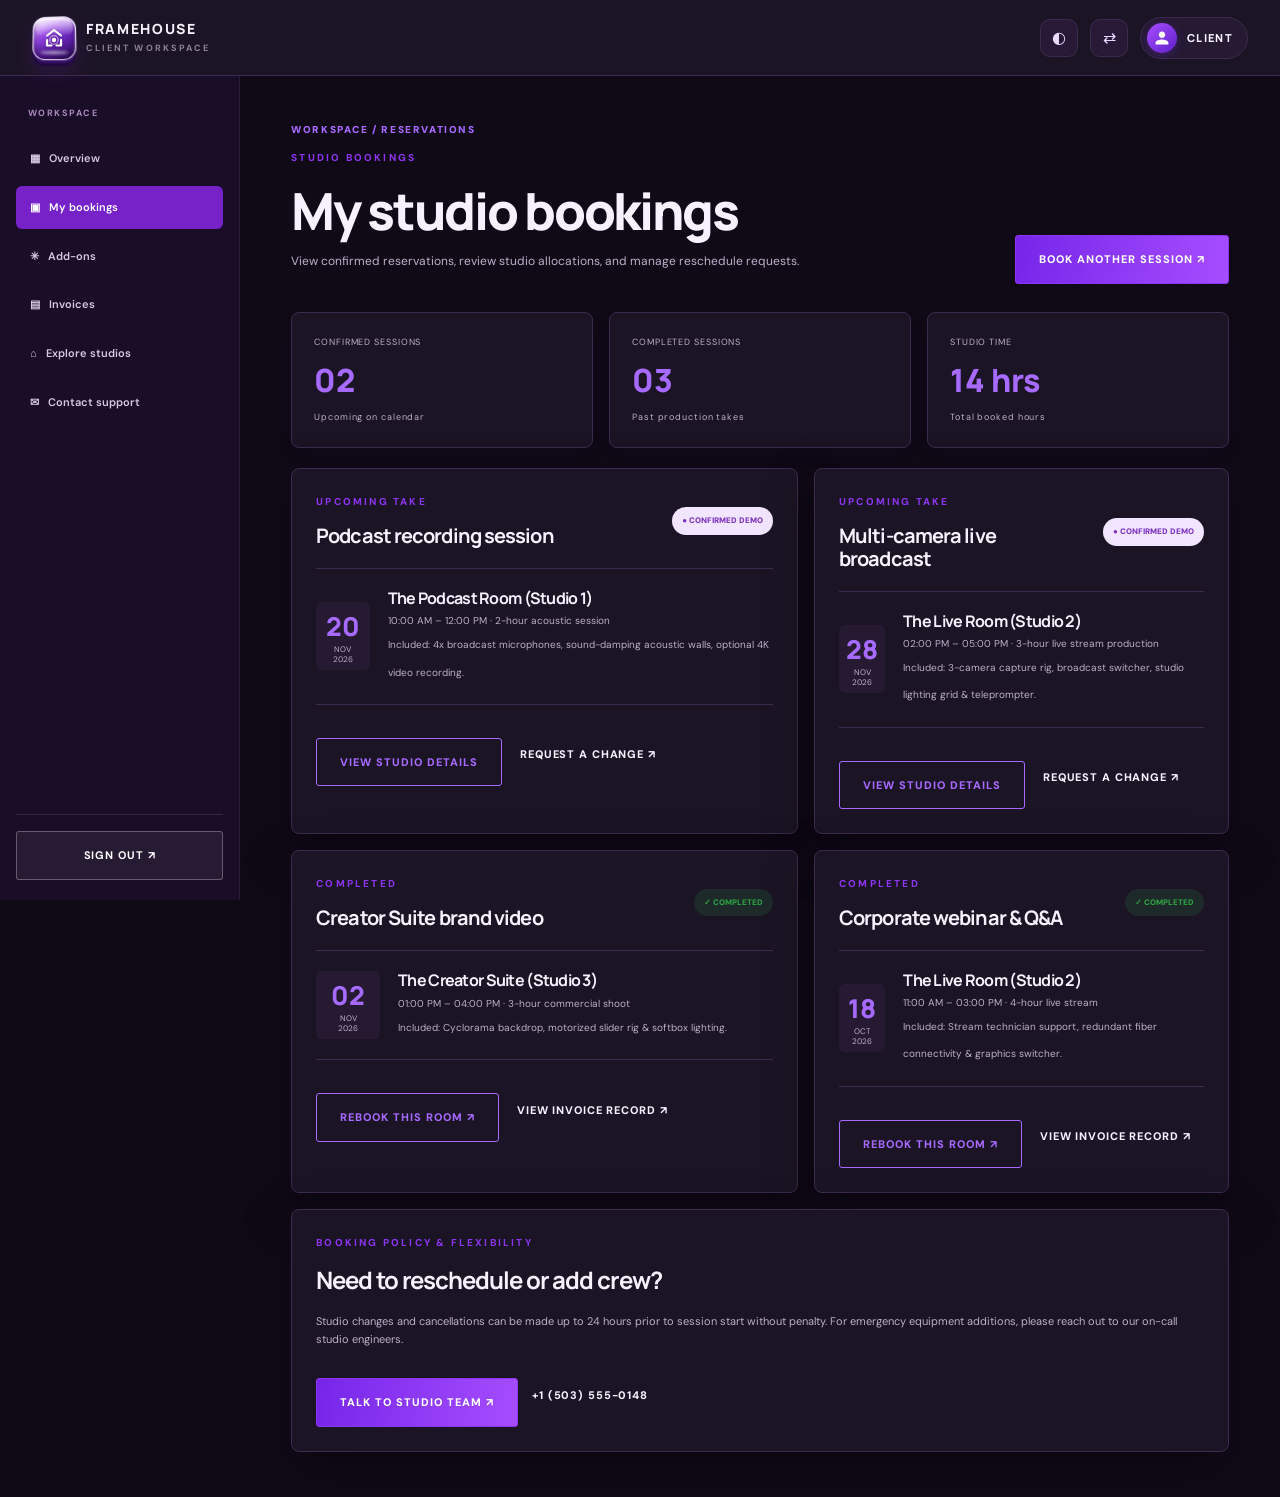
==== dashboard-bookings.html @ 5efed85f "Initial commit" ====
<!doctype html>
<html lang="en" dir="ltr" data-theme="dark">
<head><meta charset="utf-8"><meta name="viewport" content="width=device-width, initial-scale=1">
<title>My Bookings | FrameHouse Studios Client Workspace</title><link rel="icon" href="assets/favicon.svg" type="image/svg+xml">
<link rel="preconnect" href="https://fonts.googleapis.com"><link rel="preconnect" href="https://fonts.gstatic.com" crossorigin>
<link href="https://fonts.googleapis.com/css2?family=DM+Sans:wght@400;500;600;700&family=Manrope:wght@400;500;600;700;800&display=swap" rel="stylesheet">
<link rel="stylesheet" href="assets/style.css">
<script>try{const t=localStorage.getItem('fh-theme');if(t)document.documentElement.dataset.theme=t;const d=localStorage.getItem('fh-dir');if(d)document.documentElement.dir=d;}catch(e){}</script>
</head><body class="dashboard-page">
<header class="dashboard-topbar">
 <a class="brand" href="index.html" aria-label="FrameHouse Studios home"><span class="brand-mark" aria-hidden="true"><svg viewBox="0 0 24 24" fill="none" xmlns="http://www.w3.org/2000/svg"><path d="M5 9.5 L12 4 L19 9.5" stroke="#ffffff" stroke-width="2.2" stroke-linecap="round" stroke-linejoin="round"/><path d="M5 14 V19.5 H9.5" stroke="#ffffff" stroke-width="2.2" stroke-linecap="round" stroke-linejoin="round"/><path d="M19 14 V19.5 H14.5" stroke="#ffffff" stroke-width="2.2" stroke-linecap="round" stroke-linejoin="round"/><circle cx="12" cy="14" r="2.2" fill="#ffffff"/><circle cx="12" cy="14" r="4.2" stroke="#ffffff" stroke-width="1.1" stroke-opacity="0.65"/></svg></span><span>FRAMEHOUSE<small>CLIENT WORKSPACE</small></span></a>
 <div class="dashboard-top-actions">
  <button class="tool-btn theme-toggle" type="button" aria-label="Toggle theme" title="Toggle theme">◐</button>
  <button class="tool-btn dir-toggle" type="button" aria-label="Toggle text direction" title="Toggle text direction">⇄</button>
  <div class="dashboard-profile-pill" title="Client Account">
   <span class="dashboard-profile-avatar" aria-hidden="true"><svg viewBox="0 0 24 24"><path d="M12 12c2.7 0 4.8-2.1 4.8-4.8S14.7 2.4 12 2.4 7.2 4.5 7.2 7.2 9.3 12 12 12zm0 2.4c-3.2 0-9.6 1.6-9.6 4.8v2.4h19.2v-2.4c0-3.2-6.4-4.8-9.6-4.8z"/></svg></span>
   <span class="dashboard-user" id="dashboardClientName">CLIENT ACCOUNT</span>
  </div>
 </div>
 <button class="dashboard-menu-toggle" id="dashboardMenuToggle" type="button" aria-expanded="false" aria-controls="dashboardMobileMenu" aria-label="Open dashboard menu"><span></span><span></span><span></span></button>
 <nav class="dashboard-mobile-menu" id="dashboardMobileMenu" aria-label="Dashboard navigation">
  <div class="dashboard-mobile-menu-head"><span>WORKSPACE</span><span class="dashboard-user" id="dashboardMobileClientName">CLIENT ACCOUNT</span></div>
  <a href="dashboard.html">▦ &nbsp; Overview</a>
  <a class="side-active" href="dashboard-bookings.html">▣ &nbsp; My bookings</a>
  <a href="dashboard-addons.html">✳ &nbsp; Add-ons</a>
  <a href="dashboard-invoices.html">▤ &nbsp; Invoices</a>
  <a href="studios.html">⌂ &nbsp; Explore studios</a>
  <a href="contact.html">✉ &nbsp; Contact support</a>
  <div class="dashboard-mobile-tools" aria-label="Display controls">
   <button class="tool-btn theme-toggle icon-only-tool" type="button" aria-label="Toggle theme" title="Toggle theme"><span aria-hidden="true">◐</span></button>
   <button class="tool-btn dir-toggle icon-only-tool" type="button" aria-label="Toggle text direction" title="Toggle text direction"><span aria-hidden="true">⇄</span></button>
  </div>
  <button class="btn btn-outline dashboard-mobile-logout" id="mobileLogoutBtn" type="button">Sign out ↗</button>
 </nav>
</header>
<main class="dashboard-main">
 <aside class="dashboard-sidebar">
  <div class="dashboard-sidebar-nav">
   <div class="sidebar-label">WORKSPACE</div>
   <a href="dashboard.html">▦ &nbsp; Overview</a>
   <a class="side-active" href="dashboard-bookings.html">▣ &nbsp; My bookings</a>
   <a href="dashboard-addons.html">✳ &nbsp; Add-ons</a>
   <a href="dashboard-invoices.html">▤ &nbsp; Invoices</a>
   <a href="studios.html">⌂ &nbsp; Explore studios</a>
   <a href="contact.html">✉ &nbsp; Contact support</a>
  </div>
  <div class="dashboard-sidebar-bottom">
   <button class="btn btn-outline dashboard-sidebar-logout" id="logoutBtn" type="button">Sign out ↗</button>
  </div>
 </aside>
 <section class="dashboard-content">
  <div class="dashboard-welcome">
   <div>
    <span class="dashboard-greeting">WORKSPACE / RESERVATIONS</span>
    <span class="eyebrow">STUDIO BOOKINGS</span>
    <h1>My studio bookings</h1>
    <p>View confirmed reservations, review studio allocations, and manage reschedule requests.</p>
   </div>
   <a class="btn" href="contact.html">Book another session ↗</a>
  </div>
  
  <div class="dashboard-stats">
   <article><span>CONFIRMED SESSIONS</span><strong>02</strong><small>Upcoming on calendar</small></article>
   <article><span>COMPLETED SESSIONS</span><strong>03</strong><small>Past production takes</small></article>
   <article><span>STUDIO TIME</span><strong>14 hrs</strong><small>Total booked hours</small></article>
  </div>

  <div class="dashboard-content-grid">
   <article class="dashboard-card booking-card">
    <div class="dash-card-heading">
     <div><span class="eyebrow">UPCOMING TAKE</span><h2>Podcast recording session</h2></div>
     <span class="status-pill">● CONFIRMED DEMO</span>
    </div>
    <div class="booking-detail">
     <div class="booking-date"><b>20</b><span>NOV<br>2026</span></div>
     <div>
      <h3>The Podcast Room (Studio 1)</h3>
      <p>10:00 AM – 12:00 PM · 2-hour acoustic session</p>
      <small>Included: 4x broadcast microphones, sound-damping acoustic walls, optional 4K video recording.</small>
     </div>
    </div>
    <div class="booking-actions">
     <a class="btn btn-outline" href="studios.html">View studio details</a>
     <a class="text-link" href="contact.html">Request a change ↗</a>
    </div>
   </article>

   <article class="dashboard-card booking-card">
    <div class="dash-card-heading">
     <div><span class="eyebrow">UPCOMING TAKE</span><h2>Multi-camera live broadcast</h2></div>
     <span class="status-pill">● CONFIRMED DEMO</span>
    </div>
    <div class="booking-detail">
     <div class="booking-date"><b>28</b><span>NOV<br>2026</span></div>
     <div>
      <h3>The Live Room (Studio 2)</h3>
      <p>02:00 PM – 05:00 PM · 3-hour live stream production</p>
      <small>Included: 3-camera capture rig, broadcast switcher, studio lighting grid & teleprompter.</small>
     </div>
    </div>
    <div class="booking-actions">
     <a class="btn btn-outline" href="studios.html">View studio details</a>
     <a class="text-link" href="contact.html">Request a change ↗</a>
    </div>
   </article>

   <article class="dashboard-card booking-card">
    <div class="dash-card-heading">
     <div><span class="eyebrow">COMPLETED</span><h2>Creator Suite brand video</h2></div>
     <span class="status-pill" style="color:#2ea043;background:rgba(46,160,67,.15)">✓ COMPLETED</span>
    </div>
    <div class="booking-detail">
     <div class="booking-date"><b>02</b><span>NOV<br>2026</span></div>
     <div>
      <h3>The Creator Suite (Studio 3)</h3>
      <p>01:00 PM – 04:00 PM · 3-hour commercial shoot</p>
      <small>Included: Cyclorama backdrop, motorized slider rig & softbox lighting.</small>
     </div>
    </div>
    <div class="booking-actions">
     <a class="btn btn-outline" href="contact.html">Rebook this room ↗</a>
     <a class="text-link" href="dashboard-invoices.html">View invoice record ↗</a>
    </div>
   </article>

   <article class="dashboard-card booking-card">
    <div class="dash-card-heading">
     <div><span class="eyebrow">COMPLETED</span><h2>Corporate webinar & Q&amp;A</h2></div>
     <span class="status-pill" style="color:#2ea043;background:rgba(46,160,67,.15)">✓ COMPLETED</span>
    </div>
    <div class="booking-detail">
     <div class="booking-date"><b>18</b><span>OCT<br>2026</span></div>
     <div>
      <h3>The Live Room (Studio 2)</h3>
      <p>11:00 AM – 03:00 PM · 4-hour live stream</p>
      <small>Included: Stream technician support, redundant fiber connectivity & graphics switcher.</small>
     </div>
    </div>
    <div class="booking-actions">
     <a class="btn btn-outline" href="contact.html">Rebook this room ↗</a>
     <a class="text-link" href="dashboard-invoices.html">View invoice record ↗</a>
    </div>
   </article>

   <article class="dashboard-card dash-help" style="grid-column:1/-1">
    <span class="eyebrow">BOOKING POLICY &amp; FLEXIBILITY</span>
    <h2>Need to reschedule or add crew?</h2>
    <p>Studio changes and cancellations can be made up to 24 hours prior to session start without penalty. For emergency equipment additions, please reach out to our on-call studio engineers.</p>
    <div style="display:flex;gap:14px;align-items:center;margin-top:14px;flex-wrap:wrap">
     <a class="btn" href="contact.html">Talk to studio team ↗</a>
     <a class="text-link" href="tel:+15035550148">+1 (503) 555-0148</a>
    </div>
   </article>
  </div>
 </section>
</main>
<script src="assets/app.js"></script><button class="back-to-top-btn" id="backToTopBtn" type="button" aria-label="Back to top" title="Back to top"><svg viewBox="0 0 24 24" fill="none" stroke="currentColor" stroke-width="2.5" stroke-linecap="round" stroke-linejoin="round" aria-hidden="true"><path d="M12 19V5M5 12l7-7 7 7"/></svg></button>
</body></html>
---- assets/style.css ----
:root{
 --bg:#ffffff;--surface:#fff;--surface-2:#f7f4fb;--text:#25202d;--muted:#777080;
 --line:#e8e1ef;--accent:#7b2cff;--accent-2:#a64dff;--accent-ink:#fff;
 --dark:#160d25;--plum:#281044;--shadow:0 18px 50px rgba(50,18,88,.13);
 --radius:4px;--container:1200px
}
html[data-theme="dark"]{
 --bg:#100b18;--surface:#1b1425;--surface-2:#241a31;--text:#f7f1ff;--muted:#c0b5cb;
 --line:#3b2c4b;--accent:#a76aff;--accent-2:#c18dff;--accent-ink:#170d22;
 --dark:#0c0712;--plum:#241036;--shadow:0 18px 50px rgba(0,0,0,.34)
}
*{box-sizing:border-box}
html{scroll-behavior:smooth}
body{margin:0;background:var(--bg);color:var(--text);font-family:"DM Sans",Arial,sans-serif;line-height:1.7;transition:background .25s,color .25s}
main,footer{overflow-x:clip;max-width:100%}
img{display:block;max-width:100%}a{color:inherit;text-decoration:none}button,input,textarea,select{font:inherit}button{cursor:pointer}
.announcement{padding:8px 5vw;text-align:center;background:#1b0d2b;color:#eee4ff;font-size:11px;letter-spacing:.08em;text-transform:uppercase}
.announcement a{color:#d2a8ff;text-decoration:underline;text-underline-offset:3px}
.navbar{height:82px;padding:0 max(5vw,24px);display:flex;align-items:center;justify-content:space-between;background:#fff;position:-webkit-sticky!important;position:sticky!important;top:0!important;z-index:1000!important;border-bottom:1px solid #eee7f5;box-shadow:0 5px 22px rgba(32,10,54,.06)}
html[data-theme="dark"] .navbar{background:#171020!important;border-color:var(--line)!important}
.brand{display:flex;align-items:center;gap:10px;font:800 14px Manrope,sans-serif;letter-spacing:.12em;line-height:1.15;color:#241032}
html[data-theme="dark"] .brand{color:var(--text)}
.brand small{display:block;font:700 9px "DM Sans";letter-spacing:.23em;color:#8e819a;margin-top:5px}
.brand-mark{width:38px;height:38px;border-radius:12px;display:grid;place-items:center;background:linear-gradient(135deg,#a64dff,#6020c9);color:white;box-shadow:0 6px 16px rgba(123,44,255,.25);flex-shrink:0}
.brand-mark svg{width:22px;height:22px;display:block}
.nav-panel,.nav-links,.nav-tools{display:flex;align-items:center}
.nav-panel{gap:25px}.nav-links{gap:22px}.nav-link{font-size:11px;font-weight:800;letter-spacing:.08em;text-transform:uppercase;color:#71667c;transition:.2s}
html[data-theme="dark"] .nav-link{color:#c2b6cf}
.nav-link:hover,.nav-link.active{color:#7b2cff}
.nav-link.active{position:relative}
.nav-link.active:after{content:"";height:2px;background:#7b2cff;position:absolute;left:0;right:0;bottom:-10px}
html[data-theme="dark"] .nav-link:hover,html[data-theme="dark"] .nav-link.active{color:#c084fc!important}
html[data-theme="dark"] .nav-link.active:after{background:#c084fc!important}
.nav-tools{gap:10px}.portal-link{font-size:10px;font-weight:800;text-transform:uppercase;color:#71667c}
.tool-btn{width:34px;height:34px;border:1px solid #e4d9ee;border-radius:50%;background:#fff;color:#6122a7;font-size:16px}
html[data-theme="dark"] .tool-btn{background:#281a37;border-color:var(--line);color:#ead9ff}
.btn{display:inline-flex;align-items:center;justify-content:center;gap:12px;padding:14px 23px;background:linear-gradient(100deg,#7625e9,#a64dff);color:#fff;border:1px solid #8b36f4;border-radius:3px;font-size:11px;font-weight:800;letter-spacing:.09em;text-transform:uppercase;transition:transform .2s,box-shadow .2s}
.btn:hover{transform:translateY(-3px);box-shadow:0 12px 28px rgba(123,44,255,.3)}
.btn-outline{background:transparent;border-color:var(--accent);color:var(--accent)}.btn-light{background:#fff;color:#6923c7;border-color:#fff}
.menu-toggle{display:none;background:none;border:0;padding:10px}.menu-toggle i{display:block;width:24px;height:2px;background:var(--text);margin:5px}
.eyebrow{display:block;color:#8b35ee;font-size:10px;font-weight:800;letter-spacing:.22em;text-transform:uppercase;margin-bottom:15px}
h1,h2,h3,h4{font-family:Manrope,sans-serif;line-height:1.14;letter-spacing:-.045em;margin:0 0 18px}
h1{font-size:clamp(44px,6.5vw,88px);font-weight:800}
.home-hero{min-height:690px;position:relative;display:flex;align-items:center;justify-content:center;overflow:hidden;background:#200b38;color:#fff;padding:90px max(8vw,30px);text-align:center}
.hero-one .hero-photo,.hero-shade{position:absolute;inset:0}.hero-photo{background-position:center;background-size:cover;transform:scale(1.03);filter:saturate(1.15)}
.hero-shade{background:linear-gradient(115deg,rgba(37,0,78,.91),rgba(94,18,169,.72) 52%,rgba(22,4,44,.7))}
.hero-content{position:relative;z-index:2;max-width:850px;margin:auto}
.home-hero .eyebrow,.inner-hero .eyebrow{color:#d6b4ff}
.home-hero h1{font-size:clamp(48px,7vw,94px);font-weight:800;text-shadow:0 4px 30px rgba(0,0,0,.2)}
.home-hero h1 em{font-family:Georgia,serif;font-weight:400;font-style:italic;color:#e6caff}
.hero-content p{max-width:610px;margin:0 auto;color:rgba(255,255,255,.84);font-size:15px}
.hero-actions{display:flex;align-items:center;justify-content:center;gap:24px;margin-top:30px;flex-wrap:wrap}
.play-link,.text-link{font-size:11px;font-weight:800;letter-spacing:.08em;text-transform:uppercase}
.play-link{display:flex;align-items:center;gap:10px;color:#fff}.play-icon{width:48px;height:48px;border:1px solid rgba(255,255,255,.75);border-radius:50%;display:grid;place-items:center;font-size:12px;background:rgba(255,255,255,.13);box-shadow:0 0 0 8px rgba(255,255,255,.1)}
.hero-note{margin-top:65px;font-size:9px;letter-spacing:.25em;color:rgba(255,255,255,.7)}
.hero-side-note{position:absolute;right:4vw;bottom:35px;writing-mode:vertical-rl;font-size:9px;letter-spacing:.2em;color:rgba(255,255,255,.7)}
.hero-two{background:linear-gradient(130deg,#1c0b31,#5620a0 65%,#2b0e48);color:#fff;min-height:680px;display:grid;grid-template-columns:1fr 1fr;gap:5vw;padding:80px 8vw;text-align:left}
.hero-two .hero-content{align-self:center}.hero-two .hero-content p{color:rgba(255,255,255,.82);margin:0}
.hero-two .hero-actions{justify-content:flex-start}.hero-two .eyebrow{color:#d7b4ff}.hero-two .text-link{color:#fff;border-bottom:1px solid rgba(255,255,255,.55);padding-bottom:5px}
.hero-two h1 em{color:#e3c6ff}.hero-mini-stats{display:flex;gap:24px;margin-top:48px;flex-wrap:wrap}
.hero-mini-stats span{font-size:10px;color:rgba(255,255,255,.72)}.hero-mini-stats b{display:block;color:#fff;font:800 22px Manrope}
.hero-collage{position:relative;min-height:470px;align-self:center}.hero-collage img{position:absolute;object-fit:cover;border-radius:2px;box-shadow:0 22px 50px rgba(0,0,0,.35)}
.collage-main{width:78%;height:420px;right:0;top:0;border:8px solid rgba(255,255,255,.12)}.collage-small{width:45%;height:225px;left:0;bottom:0;border:8px solid #54218d}
.collage-tag{position:absolute;right:0;bottom:-20px;background:#fff;color:#6422b5;padding:14px 20px;font-size:9px;font-weight:900;letter-spacing:.15em}
.inner-hero{height:300px;min-height:300px;background:linear-gradient(100deg,rgba(35,5,67,.88),rgba(103,27,182,.72)),var(--hero-image) center 48%/cover;display:flex;align-items:center;justify-content:center;text-align:center;color:#fff;padding:30px}
.inner-hero .hero-content{max-width:850px}.inner-hero h1{font-size:clamp(35px,4.2vw,58px);margin-bottom:12px}.inner-hero p{margin:0 auto;max-width:650px;font-size:14px;color:rgba(255,255,255,.85)}
.inner-hero .hero-actions{justify-content:center;margin-top:20px}.inner-hero .text-link{color:#fff}
.section{max-width:var(--container);margin:0 auto;padding:105px 28px;display:grid;grid-template-columns:1fr 1fr;gap:8%;align-items:center}
.section-copy{max-width:500px}.section h2,.section-heading h2,.split-feature h2,.cta-panel h2,.quote-band blockquote{font-size:clamp(32px,4vw,52px);font-weight:750}
.section-copy p,.section-heading p{color:var(--muted);font-size:14px;line-height:1.95}
.section-image{height:410px;overflow:hidden;border-radius:3px;position:relative;box-shadow:var(--shadow)}
.section-image:after{content:"";position:absolute;inset:12px;border:1px solid rgba(255,255,255,.45);pointer-events:none}
.section-image img{width:100%;height:100%;object-fit:cover;transition:transform .7s}.section-image:hover img{transform:scale(1.05)}
.section.reverse .section-copy{order:2}.section.reverse .section-image{order:1}.section.soft{background:var(--surface-2)}
.section-block{padding:100px max(5vw,24px)}.section-heading{text-align:center;max-width:740px;margin:0 auto 48px}
.section-heading h2{margin-bottom:14px}.feature-grid{max-width:var(--container);margin:auto;display:grid;grid-template-columns:repeat(3,1fr);gap:22px}
.feature-card{background:var(--surface);border:1px solid var(--line);overflow:hidden;transition:transform .25s,box-shadow .25s;box-shadow:0 9px 30px rgba(53,20,82,.06)}
.feature-card:hover{transform:translateY(-7px);box-shadow:var(--shadow)}.feature-card img{width:100%;height:235px;object-fit:cover;filter:saturate(1.08)}
.feature-body{padding:25px}.feature-body h3{font-size:22px}.feature-body p{font-size:12px;color:var(--muted);line-height:1.85}
.feature-body .eyebrow{font-size:9px}.feature-body .eyebrow:before{content:"";display:inline-block;width:20px;height:2px;background:#8b35ee;vertical-align:middle;margin-right:8px}
.stats-band{padding:48px 8vw;background:linear-gradient(110deg,#270b42,#6923b9);color:#fff;display:grid;grid-template-columns:repeat(4,1fr);gap:25px;text-align:center}
.stats-band strong{display:block;font:800 43px Manrope;color:#e3c5ff}.stats-band span{font-size:11px;color:rgba(255,255,255,.75)}
.cta-panel{padding:75px max(8vw,30px);background:linear-gradient(115deg,#220a3a,#7027c5);color:#fff;display:flex;align-items:center;justify-content:space-between;gap:35px}
.cta-panel>div{max-width:700px}.cta-panel h2{margin-bottom:12px}.cta-panel p{color:rgba(255,255,255,.78)}.cta-panel .eyebrow{color:#d9baff}
.cta-alt{background:linear-gradient(115deg,#4b1587,#8a39df)}.quote-band{padding:100px 12vw;text-align:center;background:var(--surface-2)}
.quote-band blockquote{max-width:850px;margin:20px auto;font-family:Georgia,serif;font-style:italic}.quote-band p{color:var(--muted)}
.split-feature{display:grid;grid-template-columns:1fr 1fr;min-height:450px;background:var(--surface)}
.split-feature-image img{width:100%;height:100%;object-fit:cover}.split-feature-copy{align-self:center;padding:70px 10%}
.split-feature-copy p{color:var(--muted);line-height:1.9}.split-feature-copy .eyebrow{color:#8b35ee}
.contact-grid{max-width:var(--container);margin:auto;display:grid;grid-template-columns:repeat(3,1fr);gap:18px}
.contact-grid article{background:var(--surface);padding:30px;border:1px solid var(--line);box-shadow:0 9px 30px rgba(53,20,82,.05)}
.contact-icon{width:44px;height:44px;border-radius:50%;display:grid;place-items:center;background:#7625e9;color:white;font-size:18px}
.contact-grid h3{font-size:21px;margin:20px 0 8px}.contact-grid p,.contact-grid a{font-size:12px;color:var(--muted)}
.contact-grid a{font-weight:800;color:var(--accent)}
.contact-form-section{align-items:start}.contact-form{background:var(--surface);padding:35px;border:1px solid var(--line);box-shadow:var(--shadow)}
.contact-form label,.portal-card label{display:block;font-size:11px;font-weight:800;margin-bottom:17px}
.form-row{display:grid;grid-template-columns:1fr 1fr;gap:16px}
.contact-form input,.contact-form textarea,.contact-form select,.portal-card input{width:100%;margin-top:7px;padding:13px 14px;border:1px solid var(--line);background:var(--bg);color:var(--text);border-radius:2px;outline:none}
.contact-form input:focus,.contact-form textarea:focus,.portal-card input:focus{border-color:var(--accent)}
.contact-form textarea{resize:vertical}.form-feedback,.inline-feedback{font-size:12px;color:#8b35ee;min-height:18px}
.contact-promise{padding:20px;background:var(--surface-2);margin-top:30px}.contact-promise b,.contact-promise span{display:block}
.contact-promise span{font-size:12px;color:var(--muted);margin-top:5px}
.map-wrap{max-width:var(--container);margin:auto;height:360px;border:1px solid var(--line)}.map-wrap iframe{width:100%;height:100%;border:0;filter:grayscale(.25)}
.faq-list{max-width:850px;margin:auto}.faq-list details{border-bottom:1px solid var(--line);padding:22px 0}
.faq-list summary{font:700 16px Manrope;cursor:pointer;list-style:none;display:flex;justify-content:space-between;gap:20px}
.faq-list summary::-webkit-details-marker{display:none}.faq-list summary span{font-size:22px;color:var(--accent)}
.faq-list details p{color:var(--muted);font-size:13px;max-width:700px}
.footer{background:#150b20;color:#f5efff;padding:75px max(5vw,24px) 20px}
.footer-main{max-width:var(--container);margin:auto;display:grid;grid-template-columns:1.5fr 1fr 1.2fr 1.2fr;gap:45px;padding-bottom:55px}
.footer .brand{color:#fff}.footer-brand p,.footer-main p{font-size:12px;line-height:1.9;color:#b9acc6;max-width:300px}
.footer-main h4{font-size:14px;letter-spacing:0;margin-bottom:20px;color:#fff}
.footer-main>div:not(:first-child)>a,.footer-main>div:not(:first-child)>span{display:block;font-size:11px;color:#c6b9d2;margin:10px 0}
.footer-main>div:not(:first-child)>a:hover{color:#d6b4ff}
.footer-bottom{border-top:1px solid rgba(255,255,255,.15);padding-top:20px;display:flex;justify-content:space-between;gap:20px;flex-wrap:wrap;color:#a99bb6;font-size:10px}
.footer-bottom a{color:#d7b4ff}
.portal-layout{display:grid;grid-template-columns:1fr 420px;gap:8%;align-items:center;max-width:1100px;margin:auto}
.portal-intro img{width:100%;height:260px;object-fit:cover;margin-top:25px}
.portal-intro h2,.dashboard-welcome h2{font-size:40px}.portal-intro p{color:var(--muted)}
.portal-card,.dashboard-card{background:var(--surface);border:1px solid var(--line);padding:32px;box-shadow:var(--shadow)}
.portal-card h2{font-size:30px}.portal-card small{display:block;color:var(--muted);font-size:10px;margin-top:20px}.portal-card .btn{width:100%}
.dashboard-wrap{max-width:1150px;margin:auto}.dashboard-welcome{display:flex;justify-content:space-between;align-items:center;gap:20px;margin-bottom:35px}
.dashboard-welcome p{color:var(--muted)}.dashboard-stats{display:grid;grid-template-columns:repeat(3,1fr);gap:18px;margin-bottom:24px}
.dashboard-stats article{background:var(--surface);border:1px solid var(--line);padding:24px}
.dashboard-stats span,.dashboard-stats small{display:block;color:var(--muted);font-size:10px}
.dashboard-stats strong{display:block;font:800 34px Manrope;margin:8px 0}
.dashboard-columns{display:grid;grid-template-columns:1fr 1fr;gap:20px}.dashboard-card h3{font-size:24px;margin:10px 0}
.dashboard-card p{font-size:12px;color:var(--muted)}.booking-meta{display:flex;gap:20px;flex-wrap:wrap;margin:20px 0;color:var(--muted);font-size:11px}
.addon{display:flex;align-items:center;gap:10px;border-bottom:1px solid var(--line);padding:13px 0;font-size:12px}
.addon input{accent-color:#8b35ee}.addon b{margin-left:auto}.invoice-card{margin-top:20px}
.invoice-row{display:flex;align-items:center;justify-content:space-between;gap:15px;padding:15px 0;border-bottom:1px solid var(--line);font-size:12px}
.invoice-row b{white-space:nowrap}.invoice-view{border:0;background:none;color:var(--accent)}
.reveal{opacity:0;transform:translateY(22px);transition:opacity .65s ease,transform .65s ease}.reveal.visible{opacity:1;transform:none}
html[dir="rtl"] body{text-align:right}
html[dir="rtl"] .nav-links,html[dir="rtl"] .nav-tools,html[dir="rtl"] .hero-actions{direction:rtl}
html[dir="rtl"] .section.reverse .section-copy{order:1}html[dir="rtl"] .section.reverse .section-image{order:2}
html[dir="rtl"] .hero-side-note{right:auto;left:4vw}
html[dir="rtl"] .addon b{margin-left:0;margin-right:auto}
html[dir="rtl"] .invoice-row{direction:rtl}
@media(max-width:1100px){.nav-links{gap:13px}.nav-panel{gap:15px}.nav-link{font-size:10px}.nav-cta{padding:11px 14px}.portal-link{display:none}.hero-two{padding:70px 5vw}.section{gap:5%}.footer-main{grid-template-columns:1.4fr 1fr 1fr}.footer-main>div:last-child{display:none}}
@media(max-width:820px){
 .navbar{height:72px;position:-webkit-sticky!important;position:sticky!important;top:0!important;z-index:1000!important}.menu-toggle{display:block;order:3}
 .nav-panel{display:none;position:absolute;top:72px;left:0;right:0;background:var(--surface);padding:22px 25px 28px;box-shadow:var(--shadow);align-items:stretch;flex-direction:column;gap:20px;border-bottom:1px solid var(--line)}
 .nav-panel.open{display:flex}.nav-links{display:flex;align-items:stretch;flex-direction:column;gap:0}
 .nav-link{padding:12px 14px;border-bottom:1px solid var(--line);font-size:12px;border-radius:6px;transition:all .2s ease}
 .nav-link:hover{color:#7b2cff;background:rgba(123,44,255,.05);padding-left:18px}
 .nav-link.active{color:#7b2cff!important;font-weight:800;background:rgba(123,44,255,.09);border-left:3px solid #7b2cff;padding-left:18px}
 .nav-link.active:after{display:none}
 html[data-theme="dark"] .nav-link.active{color:#d8b4fe!important;background:rgba(168,85,247,.14);border-left:3px solid #c084fc}
 html[data-theme="dark"] .nav-link:hover{color:#d8b4fe;background:rgba(168,85,247,.08);padding-left:18px}
 html[dir="rtl"] .nav-link.active{border-left:none;border-right:3px solid #7b2cff;padding-left:14px;padding-right:18px}
 html[dir="rtl"][data-theme="dark"] .nav-link.active{border-right-color:#c084fc}
 html[dir="rtl"] .nav-link:hover{padding-left:14px;padding-right:18px}
 .nav-tools{justify-content:flex-start;flex-wrap:wrap}.portal-link{display:block}.nav-cta{margin-left:auto}
 .home-hero{min-height:620px;padding:75px 7vw}.hero-two{display:flex;flex-direction:column;gap:30px;text-align:center}
 .hero-two .hero-content p{margin:0 auto}.hero-two .hero-actions{justify-content:center}.hero-collage{width:100%;min-height:370px}
 .collage-main{height:330px}.collage-small{height:180px}.hero-mini-stats{justify-content:center}
 .section{padding:75px 25px;grid-template-columns:1fr;gap:30px}.section-copy{max-width:100%}.section-image{height:340px}
 .section.reverse .section-copy,.section.reverse .section-image{order:initial}.feature-grid{grid-template-columns:repeat(2,1fr)}
 .stats-band{grid-template-columns:repeat(2,1fr)}.cta-panel{padding:60px 7vw}
 .contact-grid{grid-template-columns:1fr}.portal-layout{grid-template-columns:1fr;max-width:650px}
 .footer-main{grid-template-columns:1fr 1fr}.footer-main>div:last-child{display:block}
 .inner-hero{height:260px;min-height:260px}.dashboard-columns{grid-template-columns:1fr}
}
@media(max-width:576px){
 .announcement{font-size:9px}.brand{font-size:12px}.brand-mark{width:33px;height:33px}
 .home-hero{min-height:600px;padding:65px 22px}.hero-content{max-width:100%}
 h1{font-size:clamp(42px,11vw,58px)}.hero-content p{font-size:13px}.hero-actions{gap:18px}
 .hero-note{margin-top:48px}.hero-two{padding:65px 22px}.hero-mini-stats{gap:14px;margin-top:35px}
 .hero-mini-stats span{font-size:9px}.hero-collage{min-height:300px}.collage-main{height:270px;width:83%}
 .collage-small{height:145px;width:48%}.collage-tag{font-size:8px;padding:10px 12px}
 .inner-hero{height:220px;min-height:220px;padding:20px}.inner-hero h1{font-size:33px}
 .inner-hero p{font-size:11px}.inner-hero .hero-actions{margin-top:12px}.inner-hero .btn{padding:10px 14px}
 .section{padding:62px 22px}.section h2,.section-heading h2,.split-feature h2,.cta-panel h2,.quote-band blockquote{font-size:31px}
 .section-image{height:270px}.section-block{padding:65px 20px}.section-heading{margin-bottom:32px}
 .feature-grid{grid-template-columns:1fr;gap:16px}.feature-card img{height:220px}.feature-body{padding:22px}
 .stats-band{padding:38px 20px;gap:22px}.stats-band strong{font-size:34px}.stats-band span{font-size:10px}
 .cta-panel{padding:55px 24px;align-items:flex-start;flex-direction:column}.quote-band{padding:65px 24px}
 .split-feature{grid-template-columns:1fr}.split-feature-image{height:250px}.split-feature-copy{padding:45px 25px}
 .form-row{grid-template-columns:1fr;gap:0}.contact-form{padding:23px}.map-wrap{height:280px}
 .footer{padding:55px 22px 18px}.footer-main{grid-template-columns:1fr 1fr;gap:28px 18px}
 .footer-brand{grid-column:1/-1}.footer-bottom{flex-direction:column;gap:9px}
 .portal-card,.dashboard-card{padding:23px}.dashboard-stats{grid-template-columns:1fr}
 .dashboard-welcome{align-items:flex-start;flex-direction:column}.invoice-row{flex-wrap:wrap}
 .contact-grid article{padding:24px}
}
@media(max-width:380px){.nav-cta{padding:10px 12px;font-size:9px}.tool-btn{width:31px;height:31px}
 .home-hero{padding-left:18px;padding-right:18px}.hero-actions .btn{padding:12px 14px;font-size:9px}
 .inner-hero h1{font-size:29px}.section h2{font-size:28px}
}
@media(prefers-reduced-motion:reduce){*,*::before,*::after{scroll-behavior:auto!important;animation-duration:.01ms!important;transition-duration:.01ms!important}.reveal{opacity:1;transform:none}}

/* FrameHouse homepage redesign + authentication/dashboard refinements */
:root{--fh-purple:#8c20f2;--fh-pink:#d34cff;--fh-ink:#100a19;--fh-lilac:#e8d3ff}
html[data-theme="dark"]{--bg:#100a17;--surface:#1b1424;--surface-2:#251a32;--text:#f7f0ff;--muted:#bcb0ca;--line:#3c2b4c}
html[data-theme="light"]{--bg:#fff;--surface:#fff;--surface-2:#f7f2fc;--text:#1d1726;--muted:#746b7e;--line:#e8dfef}
.fh-home-hero{min-height:720px;background:radial-gradient(circle at 80% 45%,#41106b 0,#1d0c31 40%,#100918 80%);color:#fff;display:grid;grid-template-columns:1fr 1fr;align-items:center;gap:4vw;padding:80px max(7vw,28px) 95px;position:relative;overflow:hidden}
.fh-home-hero:before{content:"";position:absolute;width:520px;height:520px;border:1px solid rgba(183,92,255,.24);border-radius:50%;left:-250px;top:100px;box-shadow:0 0 0 45px rgba(155,70,255,.04),0 0 0 90px rgba(155,70,255,.03)}
.fh-hero-copy{position:relative;z-index:2;max-width:630px}.fh-hero-copy h1{font-size:clamp(48px,6.5vw,88px);line-height:.99;letter-spacing:-.065em;margin:0 0 24px}
.fh-hero-copy h1 em,.fh-editorial-copy h2 em,.fh-section-top h2 em,.fh-process-head h2 em,.fh-feature-copy h2 em,.fh-final-copy h2 em,.fh-two-heading h1 em,.fh-two-story-copy h2 em,.fh-equipment-band h2 em,.fh-two-process h2 em,.fh-two-cta h2 em,.fh-two-footer-cta h2 em{font-style:normal;color:#c45cff}
.fh-hero-copy p{max-width:560px;color:#d8cbe5;font-size:15px;line-height:1.9}
.fh-hero-copy .eyebrow{color:#c88aff}
.fh-hero-copy .hero-actions{justify-content:flex-start}
.fh-ghost-link{display:inline-flex;align-items:center;gap:12px;color:#fff;font-size:11px;font-weight:800;text-transform:uppercase;letter-spacing:.08em}
.fh-play{width:38px;height:38px;border:1px solid rgba(255,255,255,.65);border-radius:50%;display:grid;place-items:center;font-size:10px}
.fh-hero-proof{display:flex;gap:28px;flex-wrap:wrap;margin-top:52px;padding-top:22px;border-top:1px solid rgba(255,255,255,.18)}
.fh-hero-proof span{font-size:10px;color:#c9bbd7}.fh-hero-proof b{display:block;color:#fff;font:800 22px Manrope}
.fh-hero-art{height:500px;position:relative;display:grid;place-items:center}
.fh-orbit{position:absolute;border:1px solid rgba(201,117,255,.4);border-radius:50%;animation:fhOrbit 18s linear infinite}
.orbit-one{width:480px;height:480px}.orbit-two{width:570px;height:570px;border-style:dashed;animation-direction:reverse}
.fh-hero-photo{width:min(92%,540px);height:440px;position:relative;z-index:1;overflow:hidden;border-radius:46% 54% 37% 63% / 42% 35% 65% 58%;border:7px solid rgba(255,255,255,.1);box-shadow:0 30px 90px rgba(0,0,0,.5);animation:fhMorph 10s ease-in-out infinite alternate}
.fh-hero-photo img{width:100%;height:100%;object-fit:cover;filter:saturate(1.15)}
.fh-float-card{position:absolute;z-index:3;left:0;bottom:40px;display:flex;align-items:center;gap:12px;padding:15px 18px;background:rgba(26,12,40,.92);border:1px solid rgba(255,255,255,.2);backdrop-filter:blur(12px);border-radius:12px;animation:fhFloat 4s ease-in-out infinite}
.fh-live-dot{width:10px;height:10px;border-radius:50%;background:#ff3d83;box-shadow:0 0 0 7px rgba(255,61,131,.14)}
.fh-float-card b,.fh-float-card small{display:block}.fh-float-card b{font-size:12px}.fh-float-card small{font-size:9px;color:#c8b9d5}
.fh-float-stamp{position:absolute;right:-4px;top:30px;z-index:3;width:112px;height:112px;border-radius:50%;background:linear-gradient(135deg,#b42cff,#6a14c4);display:grid;place-content:center;text-align:center;font:900 13px/1.3 Manrope;letter-spacing:.08em;transform:rotate(12deg);box-shadow:0 15px 35px rgba(132,33,225,.4);animation:fhFloat 5s ease-in-out infinite reverse}
.fh-hero-bottom{position:absolute;bottom:25px;left:7vw;right:7vw;display:flex;justify-content:space-between;color:#a995bd;font-size:9px;letter-spacing:.16em}
.fh-marquee{overflow:hidden;background:linear-gradient(90deg,#7114c9,#a82af0,#6410b6);color:white;padding:14px 0;white-space:nowrap}
.fh-marquee-track{display:flex;gap:55px;width:max-content;animation:fhMarquee 26s linear infinite}.fh-marquee span{font:800 11px Manrope;letter-spacing:.16em}
.fh-service-strip{display:grid;grid-template-columns:repeat(4,1fr);padding:32px max(7vw,28px);background:var(--surface);gap:20px}
.fh-service-strip>div{display:grid;grid-template-columns:45px 1fr;column-gap:12px;align-items:center;border-right:1px solid var(--line);padding-right:15px}
.fh-service-strip>div:last-child{border:0}.fh-service-strip i{grid-row:span 2;width:42px;height:42px;border-radius:13px;background:#f0e2ff;color:#8d23e5;display:grid;place-items:center;font-style:normal;font-size:19px}
.fh-service-strip b{font:800 12px Manrope}.fh-service-strip small{font-size:10px;color:var(--muted)}
.fh-editorial{gap:9%;padding-top:115px;padding-bottom:115px}
.fh-editorial-media{position:relative;min-height:460px}.fh-editorial-image{height:420px;width:90%;overflow:hidden;border-radius:48% 52% 9% 9% / 35% 35% 8% 8%;box-shadow:var(--shadow);transform:rotate(-2deg)}
.fh-editorial-image img{width:100%;height:100%;object-fit:cover}.fh-round-note{position:absolute;right:0;bottom:18px;width:142px;height:142px;border-radius:50%;background:#8a22e8;color:#fff;display:grid;place-content:center;text-align:center;font:800 13px/1.35 Manrope;transform:rotate(9deg);box-shadow:0 15px 35px rgba(119,30,204,.3)}
.fh-round-note b{font-size:23px}.fh-image-caption{position:absolute;bottom:-10px;left:8px;font-size:9px;letter-spacing:.17em;color:var(--muted)}
.fh-editorial-copy h2{font-size:clamp(35px,4vw,54px)}.fh-editorial-copy p{color:var(--muted);line-height:1.95;font-size:14px}
.fh-check-list{list-style:none;padding:0;margin:25px 0}.fh-check-list li{padding:8px 0 8px 28px;position:relative;font-size:12px;color:var(--text)}
.fh-check-list li:before{content:"✓";position:absolute;left:0;color:#9a2bf1;font-weight:900}
.fh-arrow-link{display:inline-flex;gap:16px;align-items:center;font-size:11px;font-weight:900;letter-spacing:.08em;text-transform:uppercase;border-bottom:1px solid var(--accent);padding-bottom:7px;color:var(--accent)}
.fh-studio-section{background:var(--surface-2)}
.fh-section-top{max-width:var(--container);margin:0 auto 42px;display:flex;justify-content:space-between;align-items:end;gap:25px}
.fh-section-top h2{font-size:clamp(34px,4vw,52px);margin:0}.fh-studio-grid{max-width:var(--container);margin:auto;display:grid;grid-template-columns:1.2fr 1fr 1fr;gap:20px;align-items:stretch}
.fh-studio-card{height:430px;position:relative;overflow:hidden;background:#1c0e2b;border-radius:8px;color:#fff;isolation:isolate}
.fh-studio-card:after{content:"";position:absolute;inset:0;background:linear-gradient(0deg,rgba(13,5,22,.94),transparent 70%);z-index:0}
.fh-studio-card img{width:100%;height:100%;object-fit:cover;transition:transform .8s,filter .5s}.fh-studio-card:hover img{transform:scale(1.1) rotate(1deg);filter:saturate(1.3)}
.fh-studio-meta{position:absolute;z-index:1;left:25px;right:25px;bottom:25px}.fh-studio-meta span{font-size:9px;letter-spacing:.17em;color:#d3a7ff}
.fh-studio-meta h3{font-size:25px;margin:10px 0}.fh-studio-meta p{font-size:11px;color:#e0d5e8}.fh-studio-meta a{font-size:10px;font-weight:900;text-transform:uppercase;color:#d8b0ff}
.fh-process{background:#170d22;color:#fff;text-align:center}.fh-process-head{max-width:650px;margin:0 auto 55px}.fh-process-head h2{font-size:clamp(36px,4vw,55px)}.fh-process-head p{color:#c5b5d0;font-size:13px}
.fh-process-track{max-width:1100px;margin:auto;display:grid;grid-template-columns:repeat(4,1fr);gap:20px;position:relative}
.fh-process-track:before{content:"";height:1px;position:absolute;top:32px;left:12%;right:12%;background:linear-gradient(90deg,#6d25ac,#d34cff,#6d25ac)}
.fh-step{position:relative;z-index:1;text-align:center}.fh-step>b{display:block;color:#bb69ff;font:800 11px Manrope;margin-bottom:14px}
.fh-step i{width:65px;height:65px;border-radius:50%;display:grid;place-items:center;background:#7e20c7;border:8px solid #29143a;color:white;font-size:22px;font-style:normal;margin:0 auto 20px;box-shadow:0 0 0 1px #a84aff}
.fh-step h3{font-size:16px}.fh-step p{color:#c3b6ce;font-size:11px;max-width:200px;margin:auto}
.fh-feature-split{display:grid;grid-template-columns:1fr 1fr;min-height:470px;background:var(--surface)}
.fh-feature-photo{height:470px;overflow:hidden;clip-path:ellipse(80% 75% at 22% 50%)}
.fh-feature-photo img{width:100%;height:100%;object-fit:cover;transition:transform .8s}.fh-feature-split:hover img{transform:scale(1.06)}
.fh-feature-copy{align-self:center;padding:60px 10%}.fh-feature-copy h2{font-size:clamp(35px,4vw,54px)}.fh-feature-copy p{color:var(--muted);font-size:14px;line-height:1.9;margin-bottom:28px}
.fh-quote-section{position:relative;text-align:center;overflow:hidden;background:var(--surface-2);min-height:430px}
.fh-quote-section blockquote{max-width:800px;margin:15px auto 25px;font:700 clamp(26px,4vw,44px)/1.35 Manrope;letter-spacing:-.04em}
.fh-quote-mark{font:100px Georgia;color:#b86bff;line-height:.8}.fh-quote-byline{display:flex;justify-content:center;align-items:center;gap:12px;flex-wrap:wrap}
.fh-quote-byline span{width:28px;height:2px;background:#9b31e7}.fh-quote-byline b{font-size:10px;letter-spacing:.13em}.fh-quote-byline small{font-size:9px;color:var(--muted)}
.fh-quote-image{position:absolute;right:5%;bottom:-80px;width:170px;height:170px;border-radius:50%;overflow:hidden;border:8px solid var(--surface);opacity:.8}
.fh-quote-image img{width:100%;height:100%;object-fit:cover}
.fh-final-cta{position:relative;display:grid;grid-template-columns:1.05fr .95fr;align-items:center;background:linear-gradient(120deg,#260b3e,#5f17a4);color:#fff;overflow:hidden;min-height:460px}
.fh-final-image{height:460px;clip-path:ellipse(80% 90% at 20% 50%)}.fh-final-image img{width:100%;height:100%;object-fit:cover}
.fh-final-copy{position:relative;z-index:1;padding:55px 12% 55px 5%}.fh-final-copy h2{font-size:clamp(42px,5vw,68px)}.fh-final-copy p{color:#dac9e8;font-size:13px;max-width:420px;margin-bottom:28px}
.fh-final-orb{position:absolute;width:400px;height:400px;border:1px solid rgba(255,255,255,.18);border-radius:50%;right:-180px;top:-100px;box-shadow:0 0 0 40px rgba(255,255,255,.03),0 0 0 80px rgba(255,255,255,.02)}
/* Homepage 2 unique editorial layout */
/* ── Cinematic full-bleed hero ── */
.fh-home2-cinematic-hero{position:relative;height:calc(100vh - 116px);min-height:520px;max-height:calc(100vh - 116px);display:flex;flex-direction:column;justify-content:space-between;background-size:cover;background-position:center right;background-repeat:no-repeat;overflow:hidden;box-sizing:border-box}
.fh-h2-overlay{position:absolute;inset:0;background:linear-gradient(95deg,rgba(10,5,18,.96) 0%,rgba(14,7,24,.88) 32%,rgba(14,7,24,.48) 60%,rgba(14,7,24,.12) 100%);z-index:1;pointer-events:none}
.fh-h2-hero-inner{position:relative;z-index:2;display:flex;flex-direction:column;justify-content:space-between;width:100%;height:100%;padding:clamp(18px,2.6vh,32px) max(5vw,24px) clamp(18px,2.8vh,30px);box-sizing:border-box}
.fh-h2-hero-content{max-width:760px;width:100%;margin-top:auto;margin-bottom:auto;padding:0}
.fh-h2-eyebrow{font:700 11px/1 'Manrope',sans-serif;letter-spacing:.16em;text-transform:uppercase;color:#d8b4fe;background:rgba(168,85,247,.12);border:1px solid rgba(168,85,247,.28);border-radius:999px;padding:6px 14px;margin-bottom:clamp(12px,1.8vh,20px);display:inline-flex;align-items:center;gap:8px;width:fit-content}
.fh-h2-pulse-dot{width:6px;height:6px;border-radius:50%;background:#c084fc;box-shadow:0 0 8px #a855f7;flex-shrink:0;animation:fhPulse 2s ease-in-out infinite}
@keyframes fhPulse{0%,100%{opacity:1;transform:scale(1)}50%{opacity:.5;transform:scale(.85)}}
.fh-h2-title{font:800 clamp(40px,4.8vw,68px)/1.06 Manrope;color:#fff;margin:0 0 clamp(14px,1.8vh,20px);letter-spacing:-.025em}
.fh-h2-accent{color:#b060ff;font-style:normal;white-space:nowrap;background:linear-gradient(135deg,#c084fc 0%,#a855f7 50%,#9333ea 100%);-webkit-background-clip:text;-webkit-text-fill-color:transparent}
.fh-h2-desc{font-size:clamp(14px,1.05vw,15.5px);line-height:1.65;color:rgba(225,212,234,.75);max-width:500px;margin:0 0 clamp(20px,2.6vh,28px)}
.fh-h2-cta-row{display:flex;align-items:center;gap:14px;flex-wrap:wrap}
.fh-h2-btn-primary{display:inline-flex;align-items:center;gap:9px;padding:13px 26px;background:linear-gradient(135deg,#9333ea,#7c3aed);color:#fff!important;font:700 13.5px/1 Manrope;letter-spacing:.02em;border-radius:999px;transition:transform .22s cubic-bezier(0.2,0.9,0.3,1),box-shadow .22s ease;box-shadow:0 8px 24px rgba(124,58,237,.42);text-decoration:none}
.fh-h2-btn-primary:hover{transform:translateY(-2px);box-shadow:0 12px 30px rgba(124,58,237,.55);color:#fff!important}
.fh-h2-btn-secondary{display:inline-flex;align-items:center;gap:9px;padding:12px 24px;background:rgba(255,255,255,.08);color:#fff!important;font:700 13.5px/1 Manrope;letter-spacing:.02em;border-radius:999px;border:1.5px solid rgba(255,255,255,.22);backdrop-filter:blur(10px);-webkit-backdrop-filter:blur(10px);transition:background .22s,border-color .22s,transform .22s;text-decoration:none}
.fh-h2-btn-secondary:hover{transform:translateY(-2px);background:rgba(255,255,255,.15);border-color:rgba(255,255,255,.4);color:#fff!important}
.fh-h2-btn-icon{width:16px;height:16px;flex-shrink:0}
.fh-play-icon{width:14px;height:14px}
/* ── Bottom feature strip ── */
.fh-h2-features-strip{display:flex;align-items:center;gap:0;padding:0;margin:0;background:transparent;border:none;width:fit-content;max-width:100%}
.fh-h2-feat-item{display:inline-flex;align-items:center;gap:12px;padding:0}
.fh-h2-feat-badge{width:42px;height:42px;border-radius:12px;background:rgba(168,85,247,.12);border:1px solid rgba(168,85,247,.28);display:grid;place-items:center;flex-shrink:0;box-shadow:0 4px 16px rgba(124,58,237,.12)}
.fh-h2-feat-badge svg{width:19px;height:19px;color:#c084fc}
.fh-h2-feat-text{display:flex;flex-direction:column;line-height:1.25}
.fh-h2-feat-text strong{font:700 13px/1.25 Manrope;color:#fff;letter-spacing:-.01em}
.fh-h2-feat-text span{font-size:11.5px;color:rgba(220,205,235,.75)}
.fh-h2-feat-divider{width:1px;height:28px;background:rgba(255,255,255,.16);margin:0 clamp(12px,1.6vw,22px);flex-shrink:0}
/* Legacy Home 2 hero (kept for backward compat) */
.fh-home-two-hero{padding:40px max(7vw,28px) 30px;background:var(--surface-2);overflow:hidden;position:relative}
.fh-two-top,.fh-two-bottom{display:flex;justify-content:space-between;gap:20px;align-items:center}.fh-two-index,.fh-two-bottom{font-size:9px;letter-spacing:.15em;color:var(--muted)}
.fh-two-grid{display:grid;grid-template-columns:.9fr 1.1fr;align-items:center;gap:3vw;max-width:1300px;margin:0 auto}
.fh-two-heading h1{font-size:clamp(52px,7vw,94px);line-height:.98}.fh-two-heading p{max-width:450px;color:var(--muted);font-size:14px;line-height:1.9}
.fh-two-heading .hero-actions{justify-content:flex-start}.fh-under-link{font-size:11px;font-weight:900;border-bottom:1px solid var(--line);padding-bottom:6px}
.fh-two-visual{position:relative;height:570px;display:grid;place-items:center}
.fh-two-blob{position:absolute;width:530px;height:500px;background:linear-gradient(145deg,#7a20d3,#d24cff);border-radius:52% 48% 67% 33% / 43% 44% 56% 57%;transform:rotate(-9deg);animation:fhMorph 11s ease-in-out infinite alternate}
.fh-two-main-image{position:relative;z-index:1;width:80%;height:440px;object-fit:cover;border-radius:48% 52% 11% 89% / 48% 35% 65% 52%;box-shadow:0 25px 70px rgba(42,9,71,.28);transform:rotate(4deg)}
.fh-two-inset{position:absolute;z-index:2;left:0;bottom:25px;width:190px;height:160px;border:8px solid var(--surface-2);border-radius:40% 60% 55% 45%;overflow:hidden;box-shadow:var(--shadow);animation:fhFloat 5s ease-in-out infinite}
.fh-two-inset img{width:100%;height:100%;object-fit:cover}.fh-two-tag{position:absolute;z-index:3;right:2%;top:9%;background:var(--surface);color:var(--accent);width:105px;height:105px;border-radius:50%;display:grid;place-content:center;text-align:center;font:900 12px/1.3 Manrope;transform:rotate(12deg);box-shadow:var(--shadow)}
.fh-two-bottom{padding-top:10px}
.fh-number-band{background:#1b0c2b;color:#fff;padding:32px 7vw;display:grid;grid-template-columns:repeat(4,1fr);gap:20px;text-align:center}
.fh-number-band b{display:block;font:900 36px Manrope;color:#d18cff}.fh-number-band span{font-size:10px;color:#c9b9d6}
.fh-bento{background:var(--bg)}.fh-bento .fh-section-top p{max-width:330px;color:var(--muted);font-size:13px}
.fh-bento-grid{max-width:var(--container);margin:auto;display:grid;grid-template-columns:1.15fr .85fr .85fr;grid-template-rows:235px 235px;gap:16px}
.fh-bento-grid article{position:relative;overflow:hidden;background:#1d0c2e;color:#fff;border-radius:6px}
.fh-bento-grid article img{width:100%;height:100%;object-fit:cover;transition:transform .7s;opacity:.78}
.fh-bento-grid article:hover img{transform:scale(1.08)}
.fh-bento-grid article:after{content:"";position:absolute;inset:0;background:linear-gradient(0deg,rgba(16,6,27,.9),transparent 70%)}
.fh-bento-grid article>div{position:absolute;z-index:1;left:22px;right:22px;bottom:18px}
.fh-bento-grid article span{font-size:9px;letter-spacing:.15em;color:#d9aaff}.fh-bento-grid h3{font-size:21px;margin:6px 0}.fh-bento-grid p{font-size:11px;color:#e1d4ea;margin:0}
.fh-bento-large{grid-row:span 2}.fh-bento-wide{grid-column:span 2}
.fh-two-story{gap:10%;align-items:center}.fh-two-story-copy h2{font-size:clamp(36px,4vw,56px)}
.fh-two-story-copy p{color:var(--muted);font-size:14px;line-height:1.9}.fh-two-story-media{position:relative;min-height:450px}
.fh-two-story-img{height:400px;overflow:hidden;border-radius:8px 48% 8px 48%;transform:rotate(2deg)}
.fh-two-story-img img{width:100%;height:100%;object-fit:cover}.fh-sticker{position:absolute;right:-20px;bottom:10px;background:#8d26e7;color:white;width:120px;height:120px;border-radius:50%;display:grid;place-content:center;text-align:center;font:900 13px/1.4 Manrope;transform:rotate(-12deg);box-shadow:var(--shadow)}
.fh-equipment-band{display:grid;grid-template-columns:1fr 1fr;align-items:center;gap:8%;padding:75px max(7vw,28px);background:#1a0d28;color:white}
.fh-equip-image{height:380px;overflow:hidden;border-radius:8px 45% 8px 45%}.fh-equip-image img{width:100%;height:100%;object-fit:cover}
.fh-equipment-band h2{font-size:clamp(36px,4vw,55px)}.fh-equipment-band p{font-size:13px;color:#cdbfda;line-height:1.9}
.fh-equip-pills{display:flex;flex-wrap:wrap;gap:8px;margin:25px 0}.fh-equip-pills span{padding:8px 12px;border:1px solid #68428b;border-radius:30px;font-size:9px;letter-spacing:.1em;color:#e4d0f4}
.fh-gallery-section{background:var(--surface-2)}.fh-gallery-grid{max-width:var(--container);margin:auto;display:grid;grid-template-columns:1.2fr .9fr .9fr;gap:16px}
.fh-gallery-item{height:340px;position:relative;overflow:hidden;border-radius:5px}.fh-gallery-item img{width:100%;height:100%;object-fit:cover;transition:transform .7s}
.fh-gallery-item:hover img{transform:scale(1.08)}.fh-gallery-item span{position:absolute;bottom:18px;left:18px;color:white;background:rgba(25,8,40,.8);padding:10px 14px;font-size:9px;font-weight:900;letter-spacing:.13em}
.fh-two-process{background:#241039;color:white;text-align:center;padding:85px max(6vw,25px)}
.fh-two-process h2{font-size:clamp(36px,4vw,55px)}.fh-two-process-row{max-width:1100px;margin:45px auto 0;display:grid;grid-template-columns:repeat(4,1fr);gap:20px;text-align:left}
.fh-two-process-row>div{border-top:1px solid #734b94;padding-top:18px}.fh-two-process-row b{color:#c17aff;font:900 12px Manrope}
.fh-two-process-row h3{font-size:16px;margin:14px 0 6px}.fh-two-process-row p{color:#c9b9d6;font-size:11px}
.fh-two-cta{padding:70px max(7vw,28px);background:linear-gradient(115deg,#8a25e7,#40106b);color:#fff;display:grid;grid-template-columns:1fr 1fr;align-items:center;gap:40px;overflow:hidden}
.fh-two-cta h2{font-size:clamp(40px,5vw,64px)}.fh-two-cta p{color:#e5d2f4}
.fh-two-cta-image{min-height:220px;display:grid;place-items:center;background:rgba(16,5,27,.3);border:1px solid rgba(255,255,255,.2);border-radius:45% 55% 45% 55%;overflow:hidden}
.fh-wave-art{height:150px;display:flex;align-items:center;gap:12px}.fh-wave-art span{width:8px;border-radius:10px;background:#e2b9ff;animation:fhWave .8s ease-in-out infinite alternate}
.fh-wave-art span:nth-child(1),.fh-wave-art span:nth-child(9){height:35px}.fh-wave-art span:nth-child(2),.fh-wave-art span:nth-child(8){height:70px;animation-delay:.1s}.fh-wave-art span:nth-child(3),.fh-wave-art span:nth-child(7){height:110px;animation-delay:.2s}.fh-wave-art span:nth-child(4),.fh-wave-art span:nth-child(6){height:85px;animation-delay:.3s}.fh-wave-art span:nth-child(5){height:140px;animation-delay:.4s}
.fh-two-cta-image>b{font:900 10px Manrope;letter-spacing:.18em;color:#e9d4ff;margin-top:-20px}
.fh-two-footer-cta{text-align:center;padding:90px 25px;background:var(--surface)}
.fh-two-footer-cta h2{font-size:clamp(36px,5vw,62px)}
/* Login: no site navigation/footer; dashboard: separate workspace shell */
.auth-page{min-height:100vh;background:#100817}
.auth-shell{min-height:100vh;display:grid;grid-template-columns:1fr 1fr;position:relative;background:var(--bg)}
.auth-back{position:absolute;top:24px;left:30px;z-index:5;color:#d8c2e8;font-size:11px;font-weight:800}
.auth-visual{position:relative;min-height:100vh;padding:55px 7vw;background:radial-gradient(circle at 50% 0%,#39135a 0%,#170b25 50%,#100817 100%);color:white;display:flex;flex-direction:column;justify-content:space-between;overflow:hidden}
.auth-brand{display:flex;align-items:center;gap:10px;font:800 14px Manrope;letter-spacing:.1em}.auth-brand small{display:block;font:700 9px "DM Sans";letter-spacing:.2em;color:#c3a7d6}
.auth-visual-copy{position:relative;z-index:2;max-width:500px}.auth-visual-copy h1{font-size:clamp(46px,6vw,78px);line-height:1}
.auth-visual-copy h1 em{color:#d08aff;font-style:normal}.auth-visual-copy p{color:#d7c6e3;font-size:14px;line-height:1.9}
.auth-photo-wrap{position:absolute;right:-6%;bottom:12%;width:55%;height:42%;border-radius:48% 52% 12% 88%;overflow:hidden;opacity:.7;transform:rotate(-8deg);border:6px solid rgba(255,255,255,.14)}
.auth-photo-wrap img{width:100%;height:100%;object-fit:cover}.auth-visual-foot{display:flex;justify-content:space-between;color:#c2a9d3;font-size:9px;letter-spacing:.15em}
.auth-form-side{display:grid;place-items:center;padding:70px 30px;position:relative}
.auth-controls{position:absolute;right:30px;top:25px;display:flex;gap:8px}
.auth-card{width:min(100%,440px);padding:42px;background:var(--surface);border:1px solid var(--line);box-shadow:var(--shadow);border-radius:12px}
.auth-card h2{font-size:30px;margin-bottom:8px}.auth-subtitle{font-size:12px;color:var(--muted);margin-bottom:30px}
.auth-card>label{display:block;font-size:11px;font-weight:800;margin:18px 0}
.auth-card input:not([type=checkbox]){display:block;width:100%;margin-top:8px;padding:14px;border:1px solid var(--line);background:var(--bg);color:var(--text);border-radius:5px;outline:none}
.auth-card input:focus{border-color:var(--accent)}.auth-options{display:flex;justify-content:space-between;align-items:center;gap:10px;font-size:10px;margin:20px 0}
.auth-options a,.auth-bottom a{color:var(--accent);font-weight:800}.remember{display:flex;align-items:center;gap:7px}
.auth-submit{width:100%;padding:16px}.auth-demo-note{padding:14px;background:var(--surface-2);border-left:3px solid var(--accent);margin-top:18px}
.auth-demo-note b,.auth-demo-note span{display:block}.auth-demo-note b{font-size:10px}.auth-demo-note span{font-size:10px;color:var(--muted);line-height:1.6;margin-top:4px}
.auth-bottom{display:flex;justify-content:space-between;gap:15px;flex-wrap:wrap;margin-top:25px;font-size:9px;color:var(--muted)}
.dashboard-page{background:var(--bg);min-height:100vh}
.dashboard-topbar{height:76px;background:var(--surface);border-bottom:1px solid var(--line);display:flex;align-items:center;justify-content:space-between;padding:0 32px;position:sticky;top:0;z-index:200}
.dashboard-top-actions{display:flex!important;align-items:center;gap:12px;margin-inline-start:auto}
.dashboard-top-actions .tool-btn{width:38px;height:38px;border:1px solid var(--line);border-radius:10px;background:var(--surface-2);color:var(--text);font-size:16px;display:inline-flex;align-items:center;justify-content:center;cursor:pointer;transition:all .2s ease}
.dashboard-top-actions .tool-btn:hover{background:var(--surface);border-color:var(--accent);color:var(--accent);box-shadow:0 4px 12px rgba(123,44,255,.15)}
.dashboard-profile-pill{display:flex;align-items:center;gap:10px;padding:5px 14px 5px 6px;background:var(--surface-2);border:1px solid var(--line);border-radius:28px;transition:all .2s ease}
.dashboard-profile-pill:hover{border-color:var(--accent);background:var(--surface);box-shadow:0 4px 14px rgba(123,44,255,.12)}
.dashboard-profile-avatar{width:30px;height:30px;border-radius:50%;background:linear-gradient(135deg,#a64dff,#6020c9);color:#fff;display:grid;place-items:center;flex-shrink:0;box-shadow:0 2px 8px rgba(123,44,255,.3)}
.dashboard-profile-avatar svg{width:16px;height:16px;fill:currentColor}
.dashboard-profile-pill .dashboard-user{font:800 11px Manrope,sans-serif;letter-spacing:.12em;color:var(--text)}
.dashboard-main{display:grid;grid-template-columns:240px 1fr;min-height:calc(100vh - 76px)}
.dashboard-sidebar{background:#1a0d28;color:#fff;padding:24px 16px 20px;display:flex;flex-direction:column;justify-content:space-between;height:calc(100vh - 76px);position:sticky;top:76px;overflow:hidden;border-right:1px solid rgba(255,255,255,.07);box-sizing:border-box}
.dashboard-sidebar-nav{display:flex;flex-direction:column;gap:6px}
.sidebar-label{font-size:9px;color:#a98bbd;letter-spacing:.16em;margin:6px 12px 10px;font-weight:700}
.dashboard-sidebar-nav>a{display:block;padding:12px 14px;border-radius:6px;font-size:11px;font-weight:600;color:#d7c8e3;transition:background .2s,color .2s}
.dashboard-sidebar-nav>a:hover,.dashboard-sidebar-nav>a.side-active{background:#7721c9;color:#fff}
.dashboard-sidebar-bottom{margin-top:auto;padding-top:16px;border-top:1px solid rgba(255,255,255,.1)}
.dashboard-sidebar-logout{width:100%;justify-content:center;min-height:40px;color:#fff!important;border-color:rgba(255,255,255,.28)!important;background:rgba(255,255,255,.06);font-size:11px;font-weight:700;letter-spacing:.08em;transition:all .2s ease}
.dashboard-sidebar-logout:hover{background:#ff3366!important;border-color:#ff3366!important;color:#fff!important;box-shadow:0 6px 18px rgba(255,51,102,.35)}
.dashboard-content{padding:45px max(4vw,25px);max-width:1450px;width:100%;margin:0 auto}
.dashboard-welcome{display:flex;align-items:end;justify-content:space-between;gap:25px;margin-bottom:28px}
.dashboard-welcome h1{font-size:clamp(34px,4vw,52px);margin:0 0 10px}.dashboard-welcome h1 em{color:var(--accent);font-style:normal}
.dashboard-welcome p{font-size:12px;color:var(--muted);max-width:580px}
.dashboard-stats{display:grid;grid-template-columns:repeat(3,1fr);gap:16px;margin-bottom:20px}
.dashboard-stats article{background:var(--surface);border:1px solid var(--line);padding:22px;border-radius:8px;box-shadow:0 6px 22px rgba(40,10,65,.04)}
.dashboard-stats span,.dashboard-stats small{display:block;color:var(--muted);font-size:9px;letter-spacing:.1em}
.dashboard-stats strong{display:block;font:900 32px Manrope;color:var(--accent);margin:8px 0}
.dashboard-content-grid{display:grid;grid-template-columns:1.1fr .9fr;gap:16px}
.dashboard-card{background:var(--surface);border:1px solid var(--line);padding:24px;border-radius:8px}
.dash-card-heading{display:flex;justify-content:space-between;align-items:center;gap:15px;margin-bottom:20px}
.dash-card-heading h2{font-size:20px;margin:0}.status-pill{font-size:8px;color:#7e34be;background:#f2e5ff;border-radius:20px;padding:7px 10px;font-weight:900;white-space:nowrap}
.booking-detail{display:flex;gap:18px;align-items:center;padding:20px 0;border-top:1px solid var(--line);border-bottom:1px solid var(--line)}
.booking-date{width:64px;height:68px;background:var(--surface-2);display:grid;place-content:center;text-align:center;border-radius:6px}
.booking-date b{font:900 26px Manrope;color:var(--accent)}.booking-date span{font-size:8px;line-height:1.3;color:var(--muted)}
.booking-detail h3{font-size:16px;margin:0 0 5px}.booking-detail p,.booking-detail small{font-size:10px;color:var(--muted);margin:0}
.booking-actions{display:flex;align-items:center;gap:18px;flex-wrap:wrap;margin-top:18px}
.dashboard-card .addon{display:flex;align-items:center;gap:10px;border-bottom:1px solid var(--line);padding:11px 0;font-size:11px}
.dashboard-card .addon b{margin-left:auto}.dashboard-card .addon input{accent-color:var(--accent)}
.dashboard-card .btn{margin-top:15px}.invoice-card{grid-column:1/-1}
.invoice-row{display:flex;align-items:center;justify-content:space-between;gap:15px;padding:14px 0;border-bottom:1px solid var(--line);font-size:11px}
.invoice-row span b,.invoice-row span small{display:block}.invoice-row small{color:var(--muted);font-size:9px;margin-top:3px}
.invoice-row strong{white-space:nowrap}.dash-help h2{font-size:24px}.dash-help p{font-size:11px;color:var(--muted)}
@keyframes fhFloat{0%,100%{transform:translateY(0) rotate(2deg)}50%{transform:translateY(-14px) rotate(-2deg)}}
@keyframes fhMorph{0%{border-radius:46% 54% 37% 63% / 42% 35% 65% 58%}100%{border-radius:58% 42% 55% 45% / 35% 54% 46% 65%}}
@keyframes fhOrbit{to{transform:rotate(360deg)}}
@keyframes fhMarquee{to{transform:translateX(-50%)}}
@keyframes fhWave{to{transform:scaleY(.42);opacity:.65}}
@media(max-width:1000px){
 .fh-home-hero{grid-template-columns:1fr;gap:15px;text-align:center;padding-top:65px}.fh-hero-copy{margin:auto}.fh-hero-copy p{margin:auto}.fh-hero-copy .hero-actions{justify-content:center}
 .fh-hero-proof{justify-content:center}.fh-hero-art{height:440px}.fh-hero-photo{height:390px}
 .fh-two-grid{grid-template-columns:1fr;text-align:center}.fh-two-heading p{margin:auto}.fh-two-heading .hero-actions{justify-content:center}
 .fh-two-visual{height:480px}.fh-two-main-image{height:390px}.fh-two-top{margin-bottom:25px}
 .fh-home2-cinematic-hero{height:auto;min-height:calc(100vh - 100px);max-height:none;background-position:center;overflow-x:hidden;max-width:100%;display:flex;flex-direction:column;justify-content:center;align-items:center}
 .fh-h2-overlay{background:radial-gradient(ellipse at 50% 40%,rgba(14,7,24,.82) 0%,rgba(10,5,18,.96) 82%)}
 .fh-h2-hero-inner{padding:48px 24px;text-align:center;align-items:center;justify-content:center;gap:30px;width:100%;max-width:720px;margin:0 auto;box-sizing:border-box}
 .fh-h2-hero-content{margin:0 auto;text-align:center;max-width:620px;width:100%;display:flex;flex-direction:column;align-items:center}
 .fh-h2-eyebrow{margin:0 auto 16px;justify-content:center}
 .fh-h2-title{font-size:clamp(34px,5vw,46px);line-height:1.12;text-align:center;margin:0 auto 16px;word-break:break-word}
 .fh-h2-accent{white-space:normal;display:inline}
 .fh-h2-desc{font-size:14.5px;line-height:1.65;max-width:520px;text-align:center;margin:0 auto 24px}
 .fh-h2-cta-row{display:flex;justify-content:center;align-items:center;gap:14px;width:100%;margin:0 auto}
 .fh-h2-btn-primary,.fh-h2-btn-secondary{padding:12px 24px;font-size:13px}
 .fh-h2-features-strip{display:grid;grid-template-columns:repeat(4,1fr);gap:10px;width:100%;max-width:680px;margin:0 auto;padding:12px 16px;background:rgba(20,9,36,.72);border:1px solid rgba(255,255,255,.1);border-radius:14px;backdrop-filter:blur(14px);-webkit-backdrop-filter:blur(14px);box-sizing:border-box}
 .fh-h2-feat-divider{display:none}
 .fh-h2-feat-item{display:flex;align-items:center;justify-content:center;gap:10px;padding:4px 6px;border-right:1px solid rgba(255,255,255,.08)}
 .fh-h2-feat-item:last-child{border-right:none}
 .fh-h2-feat-badge{width:36px;height:36px;border-radius:10px;background:rgba(168,85,247,.16);border:1px solid rgba(168,85,247,.35)}
 .fh-h2-feat-badge svg{width:17px;height:17px}
 .fh-h2-feat-text{text-align:left}
 .fh-h2-feat-text strong{font-size:12px;line-height:1.2;color:#fff}
 .fh-h2-feat-text span{font-size:10.5px;color:rgba(220,205,235,.75)}
 html[dir="rtl"] .fh-h2-hero-content{text-align:center}
 html[dir="rtl"] .fh-h2-eyebrow{justify-content:center}
 html[dir="rtl"] .fh-h2-cta-row{justify-content:center}
 html[dir="rtl"] .fh-h2-features-strip{direction:rtl}
 html[dir="rtl"] .fh-h2-feat-text{text-align:right}
 html[dir="rtl"] .fh-h2-feat-item{border-right:none;border-left:1px solid rgba(255,255,255,.08)}
 html[dir="rtl"] .fh-h2-feat-item:last-child{border-left:none}
 .fh-editorial{gap:35px}.fh-feature-copy{padding:50px 7%}.fh-final-copy{padding-right:8%}
 .dashboard-main{grid-template-columns:190px 1fr}.dashboard-content{padding:35px 22px}
}
@media(max-width:760px){
 .fh-service-strip{grid-template-columns:1fr 1fr;padding:25px 22px}.fh-service-strip>div:nth-child(2){border-right:0}
 .fh-section-top{align-items:flex-start;flex-direction:column}.fh-studio-grid{grid-template-columns:1fr 1fr}.fh-studio-card{height:340px}
 .fh-studio-card:first-child{grid-column:1/-1;height:390px}
 .fh-process-track{grid-template-columns:1fr 1fr;row-gap:35px}.fh-process-track:before{display:none}
 .fh-feature-split{grid-template-columns:1fr}.fh-feature-photo{height:330px;clip-path:ellipse(90% 90% at 50% 10%)}
 .fh-final-cta{grid-template-columns:1fr}.fh-final-image{height:260px;clip-path:ellipse(90% 85% at 50% 0%)}
 .fh-final-copy{padding:35px 8% 60px}
 .fh-bento-grid{grid-template-columns:1fr 1fr;grid-template-rows:220px 220px 220px}
 .fh-bento-large{grid-row:span 2}.fh-bento-wide{grid-column:1/-1}
 .fh-two-story{grid-template-columns:1fr}.fh-two-story-media{min-height:360px}
 .fh-equipment-band{grid-template-columns:1fr;gap:36px;padding:65px 24px 85px}.fh-equip-image{height:280px}.fh-equipment-band .btn{margin-top:8px;margin-bottom:12px}
 .fh-gallery-grid{grid-template-columns:1fr 1fr}.fh-gallery-item:first-child{grid-column:1/-1}
 .fh-two-process-row{grid-template-columns:1fr 1fr}.fh-two-cta{grid-template-columns:1fr;text-align:center}.fh-two-cta-image{min-height:180px}
 .fh-home2-cinematic-hero{height:auto;min-height:calc(100vh - 90px);background-position:center;padding:0}
 .fh-h2-hero-inner{padding:36px 18px;gap:24px;max-width:500px}
 .fh-h2-title{font-size:clamp(30px,6vw,40px)}
 .fh-h2-desc{font-size:13.5px;max-width:440px;margin-bottom:20px}
 .fh-h2-features-strip{grid-template-columns:repeat(2,1fr);gap:10px 14px;padding:12px 16px;max-width:460px}
 .fh-h2-feat-item{border-right:none!important;border-left:none!important;justify-content:flex-start}
 .auth-shell{grid-template-columns:1fr}.auth-visual{min-height:340px;padding:55px 28px 25px}.auth-visual-copy{margin:35px 0 20px}.auth-visual-copy h1{font-size:44px}
 .auth-photo-wrap{width:38%;height:55%;right:2%;bottom:6%;opacity:.35}.auth-visual-foot{font-size:8px}
 .auth-form-side{padding:35px 20px 50px}.auth-controls{top:15px;right:20px}.auth-card{padding:30px 24px}
 .dashboard-main{grid-template-columns:1fr}.dashboard-sidebar{display:none}.dashboard-content-grid{grid-template-columns:1fr}.invoice-card{grid-column:auto}
}
@media(max-width:520px){
 .fh-home-hero{padding:55px 20px 75px;min-height:0}.fh-hero-copy h1{font-size:48px}.fh-hero-copy p{font-size:12px}
 .fh-hero-proof{gap:14px;margin-top:32px}.fh-hero-proof b{font-size:18px}.fh-hero-art{height:330px}.fh-orbit.orbit-one{width:300px;height:300px}.fh-orbit.orbit-two{width:350px;height:350px}
 .fh-hero-photo{height:280px;width:88%}.fh-float-card{left:-2px;bottom:12px;padding:10px}.fh-float-stamp{width:82px;height:82px;font-size:10px;right:0;top:5px}
 .fh-hero-bottom{left:20px;right:20px;font-size:7px}.fh-service-strip{padding:22px 18px;gap:18px}.fh-service-strip>div{grid-template-columns:35px 1fr;column-gap:8px}
 .fh-service-strip i{width:32px;height:32px;font-size:15px}.fh-service-strip b{font-size:10px}.fh-service-strip small{font-size:8px}
 .fh-editorial{padding-top:65px;padding-bottom:65px}.fh-editorial-media{min-height:320px}.fh-editorial-image{height:290px;width:94%}
 .fh-round-note{width:100px;height:100px;font-size:10px}.fh-editorial-copy h2{font-size:34px}
 .fh-studio-section{padding:65px 18px}.fh-studio-grid{grid-template-columns:1fr}.fh-studio-card,.fh-studio-card:first-child{height:320px;grid-column:auto}
 .fh-process{padding:65px 20px}.fh-process-track{gap:28px 12px}.fh-step i{width:54px;height:54px}.fh-step h3{font-size:13px}.fh-step p{font-size:9px}
 .fh-feature-photo{height:250px}.fh-feature-copy{padding:35px 24px}.fh-feature-copy h2{font-size:34px}
 .fh-quote-section{padding:65px 22px}.fh-quote-image{width:100px;height:100px;right:-15px;bottom:-45px}
 .fh-final-copy h2{font-size:46px}.fh-home-two-hero{padding:30px 20px}
 .fh-home2-cinematic-hero{height:auto;min-height:auto;max-height:none;background-position:center;padding:0}
 .fh-h2-hero-inner{padding:24px 14px;gap:18px;max-width:360px}
 .fh-h2-hero-content{text-align:center;margin:auto;max-width:100%}
 .fh-h2-eyebrow{font-size:9.5px;padding:5px 12px;margin-bottom:12px;justify-content:center;margin-left:auto;margin-right:auto}
 .fh-h2-title{font-size:clamp(25px,7.2vw,32px);line-height:1.15;margin-bottom:12px;text-align:center;margin-left:auto;margin-right:auto}
 .fh-h2-desc{font-size:12.5px;line-height:1.55;margin-bottom:16px;text-align:center;margin-left:auto;margin-right:auto}
 .fh-h2-cta-row{display:grid;grid-template-columns:1fr 1fr;gap:9px;width:100%;max-width:330px;margin:0 auto}
 .fh-h2-btn-primary,.fh-h2-btn-secondary{padding:10px 10px;font-size:11.5px;justify-content:center;width:100%;letter-spacing:0}
 .fh-h2-btn-icon{width:14px;height:14px}
 .fh-h2-features-strip{grid-template-columns:1fr 1fr;gap:8px;padding:10px;max-width:330px;border-radius:12px}
 .fh-h2-feat-item{justify-content:flex-start;padding:0;gap:7px}
 .fh-h2-feat-badge{width:28px;height:28px;border-radius:8px}
 .fh-h2-feat-badge svg{width:14px;height:14px}
 .fh-h2-feat-text strong{font-size:11px;line-height:1.15}
 .fh-h2-feat-text span{font-size:9.5px}
 .fh-two-top{align-items:flex-start;flex-direction:column}.fh-two-index{font-size:7px}.fh-two-heading h1{font-size:52px}
 .fh-two-visual{height:350px}.fh-two-blob{width:320px;height:310px}.fh-two-main-image{width:82%;height:300px}
 .fh-two-inset{width:120px;height:105px;left:-5px;bottom:5px;border-width:5px}.fh-two-tag{width:76px;height:76px;font-size:9px}
 .fh-number-band{grid-template-columns:1fr 1fr;padding:25px 15px}.fh-number-band b{font-size:28px}
 .fh-bento{padding:65px 18px}.fh-bento-grid{grid-template-columns:1fr;grid-template-rows:240px 190px 190px 200px}
 .fh-bento-large,.fh-bento-wide{grid-column:auto;grid-row:auto}
 .fh-two-story{padding:65px 22px}.fh-two-story-copy h2{font-size:35px}.fh-two-story-media{min-height:300px}.fh-two-story-img{height:280px}.fh-sticker{width:90px;height:90px;font-size:10px}
 .fh-equipment-band{padding:50px 20px 85px;gap:28px;border-bottom:1px solid rgba(255,255,255,.06)}.fh-equipment-band h2{font-size:35px}.fh-equip-image{height:230px}.fh-equipment-band .btn{margin-top:10px;margin-bottom:14px}
 .fh-gallery-section{padding:75px 18px 65px}.fh-gallery-grid{grid-template-columns:1fr}.fh-gallery-item,.fh-gallery-item:first-child{height:250px;grid-column:auto}
 .fh-two-process{padding:65px 22px}.fh-two-process-row{grid-template-columns:1fr 1fr;gap:20px}
 .fh-two-cta{padding:55px 22px}.fh-two-footer-cta{padding:65px 22px}
 .auth-visual{min-height:290px;padding:52px 22px 20px}.auth-visual-copy{margin:25px 0 10px}.auth-visual-copy h1{font-size:38px}.auth-photo-wrap{display:none}
 .auth-visual-foot{font-size:7px}.auth-form-side{padding:28px 14px 40px}.auth-card{padding:26px 20px}.auth-card h2{font-size:25px}
 .auth-bottom{font-size:8px}.dashboard-topbar{padding:0 15px;height:66px}.dashboard-user{display:none}.dashboard-top-actions{gap:7px}
 .dashboard-top-actions .btn{padding:9px 11px;font-size:8px}.dashboard-content{padding:28px 15px}
 .dashboard-welcome{align-items:flex-start;flex-direction:column}.dashboard-welcome h1{font-size:34px}
 .dashboard-stats{grid-template-columns:1fr}.dashboard-card{padding:18px}.dash-card-heading{align-items:flex-start;flex-direction:column}
 .invoice-row{flex-wrap:wrap}.booking-actions{gap:12px}
}
@media(prefers-reduced-motion:reduce){.fh-marquee-track,.fh-orbit,.fh-hero-photo,.fh-float-card,.fh-float-stamp,.fh-two-blob,.fh-two-inset,.fh-wave-art span{animation:none!important}.fh-studio-card img,.fh-bento-grid article img,.fh-gallery-item img{transition:none!important}}

/* Real studio photography treatment and additional homepage feature sections */
.fh-production-choices{background:var(--surface);position:relative;overflow:hidden}
.fh-production-choices .fh-section-top{align-items:end}
.fh-production-choices .fh-section-top p{max-width:390px;color:var(--muted);font-size:13px;line-height:1.9}
.fh-production-grid{max-width:var(--container);margin:0 auto;display:grid;grid-template-columns:repeat(3,minmax(0,1fr));gap:18px}
.fh-production-card{background:var(--surface-2);border:1px solid var(--line);border-radius:9px;overflow:hidden;transition:transform .45s,box-shadow .45s}
.fh-production-card:hover{transform:translateY(-9px);box-shadow:0 22px 55px rgba(44,12,70,.15)}
.fh-production-image{height:255px;overflow:hidden;background:#20142c;position:relative}
.fh-production-image:after{content:"";position:absolute;inset:0;background:linear-gradient(180deg,transparent 65%,rgba(13,5,20,.15))}
.fh-production-image img{width:100%;height:100%;object-fit:cover;transition:transform .75s,filter .5s;filter:saturate(.92)}
.fh-production-card:hover .fh-production-image img{transform:scale(1.07);filter:saturate(1.12)}
.fh-production-card-copy{padding:23px 24px 26px}
.fh-production-card-copy>span{font-size:9px;font-weight:900;letter-spacing:.16em;color:var(--accent)}
.fh-production-card-copy h3{font:800 20px/1.25 Manrope;margin:10px 0}
.fh-production-card-copy p{font-size:12px;line-height:1.85;color:var(--muted);margin:0}
.fh-production-foot{max-width:var(--container);margin:28px auto 0;display:flex;justify-content:space-between;align-items:center;gap:20px}
.fh-production-foot>span{font-size:9px;letter-spacing:.16em;color:var(--muted)}
.fh-production-choices-alt{background:var(--surface-2);display:grid;grid-template-columns:.72fr 1.28fr;gap:5vw;align-items:center}
.fh-production-alt-head{max-width:430px}
.fh-production-alt-head h2{font:800 clamp(34px,4vw,54px)/1.04 Manrope;letter-spacing:-.05em;margin:18px 0}
.fh-production-alt-head h2 em{font-style:normal;color:#c45cff}
.fh-production-alt-head p{font-size:13px;line-height:1.9;color:var(--muted);margin-bottom:24px}
.fh-production-choices-alt .fh-production-grid{grid-template-columns:repeat(3,minmax(0,1fr));gap:12px}
.fh-production-choices-alt .fh-production-image{height:210px}
.fh-production-choices-alt .fh-production-card-copy{padding:18px}
.fh-production-choices-alt .fh-production-card-copy h3{font-size:16px}
.fh-production-choices-alt .fh-production-card-copy p{font-size:10px}
.image-fallback{background:linear-gradient(135deg,#28123e,#12091d)!important;min-height:160px}
@media(max-width:900px){
 .fh-production-choices-alt{grid-template-columns:1fr}
 .fh-production-alt-head{max-width:700px}
}
@media(max-width:680px){
 .fh-production-grid,.fh-production-choices-alt .fh-production-grid{grid-template-columns:1fr}
 .fh-production-image,.fh-production-choices-alt .fh-production-image{height:230px}
 .fh-production-foot{align-items:flex-start;flex-direction:column}
}

/* Real-production photography sections and refreshed FrameHouse auth portal */
.fh-real-studio-section{background:var(--surface);position:relative;overflow:hidden}
.fh-real-studio-head{max-width:var(--container);margin:0 auto 42px;display:grid;grid-template-columns:1.1fr .9fr;gap:8%;align-items:end}
.fh-real-studio-head h2,.fh-scenarios-heading h2{font-size:clamp(36px,4.5vw,58px);line-height:1.05;margin:12px 0 0;letter-spacing:-.045em}
.fh-real-studio-head h2 em,.fh-scenarios-heading h2 em{font-style:normal;color:var(--accent)}
.fh-real-studio-head>p,.fh-scenarios-heading>p{color:var(--muted);font-size:13px;line-height:1.9;max-width:480px}
.fh-real-studio-grid{max-width:var(--container);margin:auto;display:grid;grid-template-columns:1fr 1fr;gap:24px}
.fh-real-studio-card{background:var(--surface-2);border:1px solid var(--line);overflow:hidden;border-radius:12px;box-shadow:var(--shadow)}
.fh-real-studio-photo{height:330px;overflow:hidden;background:linear-gradient(135deg,#241039,#6f20a8)}
.fh-real-studio-photo img{width:100%;height:100%;object-fit:cover;transition:transform .8s,filter .5s}
.fh-real-studio-card:hover .fh-real-studio-photo img{transform:scale(1.06);filter:saturate(1.12)}
.fh-real-studio-info{padding:27px 30px 30px}
.fh-real-studio-info>span,.fh-scenario-copy>span{font-size:9px;letter-spacing:.16em;color:var(--accent);font-weight:900}
.fh-real-studio-info h3,.fh-scenario-copy h3{font-size:23px;margin:10px 0}
.fh-real-studio-info p,.fh-scenario-copy p{font-size:12px;line-height:1.8;color:var(--muted)}
.fh-real-studio-info a,.fh-scenario-copy a{display:inline-block;margin-top:10px;color:var(--accent);font-size:10px;font-weight:900;letter-spacing:.08em;text-transform:uppercase}
.fh-studio-scenarios{background:#160b22;color:#fff;position:relative;overflow:hidden;padding:100px max(7vw,28px)}
.fh-studio-scenarios:before{content:"";position:absolute;width:520px;height:520px;border:1px solid rgba(192,114,255,.22);border-radius:50%;right:-200px;top:-170px;box-shadow:0 0 0 45px rgba(174,90,245,.04),0 0 0 90px rgba(174,90,245,.03)}
.fh-scenarios-heading{max-width:var(--container);margin:0 auto 40px;position:relative;z-index:1}
.fh-scenarios-heading>p{max-width:620px;color:#c8bad5}
.fh-scenarios-grid{max-width:var(--container);margin:auto;display:grid;grid-template-columns:1fr 1fr;gap:22px;position:relative;z-index:1}
.fh-scenario-card{display:grid;grid-template-columns:.95fr 1.05fr;min-height:340px;background:#21132e;border:1px solid rgba(255,255,255,.12);border-radius:10px;overflow:hidden;transition:transform .35s,border-color .35s}
.fh-scenario-card:hover{transform:translateY(-7px);border-color:#a74bfa}
.fh-scenario-image{min-height:340px;overflow:hidden}
.fh-scenario-image img{width:100%;height:100%;object-fit:cover;transition:transform .8s}
.fh-scenario-card:hover .fh-scenario-image img{transform:scale(1.07)}
.fh-scenario-copy{align-self:center;padding:24px}
.fh-scenario-copy h3{color:#fff;font-size:20px}
.fh-scenario-copy p{color:#c9bbd5}
.fh-scenario-copy a{color:#d29bff}
.contact-text-only .section-copy{max-width:760px;margin:auto;text-align:center}
.contact-text-only .section-copy .btn{margin-top:14px}

/* Centered standalone Login and Signup pages: deliberately no public nav/footer */
.auth-center-page{min-height:100vh;background:radial-gradient(circle at 50% 0%,#42176b 0%,#1a0d29 48%,#0d0713 100%);color:#fff;display:flex;align-items:center;justify-content:center;padding:70px 20px 34px;position:relative;overflow-x:hidden}
.auth-center-page:before,.auth-center-page:after{content:"";position:fixed;pointer-events:none;border:1px solid rgba(199,133,255,.16);border-radius:50%}
.auth-center-page:before{width:650px;height:650px;left:-300px;top:8%;box-shadow:0 0 0 45px rgba(190,115,255,.025),0 0 0 90px rgba(190,115,255,.02)}
.auth-center-page:after{width:520px;height:520px;right:-250px;bottom:-180px;box-shadow:0 0 0 45px rgba(190,115,255,.025)}
.auth-page-tools{position:absolute;top:22px;right:25px;z-index:5;display:flex;gap:8px}
.auth-center-shell{width:min(100%,470px);margin:auto;position:relative;z-index:1;display:flex;flex-direction:column;align-items:center}
.auth-back-link{position:absolute;left:0;top:-42px;color:#d9c2e9;font-size:10px;font-weight:800;letter-spacing:.05em}
.auth-brand-center{display:flex;align-items:center;justify-content:center;gap:12px;margin:0 auto 25px;color:#fff;font:900 17px Manrope;letter-spacing:.12em;text-align:left}
.auth-brand-center small{display:block;color:#c7a6de;font:700 8px "DM Sans";letter-spacing:.25em;margin-top:4px}
.auth-wave-mark{height:35px;display:flex;align-items:center;gap:3px}
.auth-wave-mark i{display:block;width:4px;border-radius:5px;background:linear-gradient(180deg,#e0aaff,#8e25ed);height:13px}
.auth-wave-mark i:nth-child(2),.auth-wave-mark i:nth-child(6){height:22px}
.auth-wave-mark i:nth-child(3),.auth-wave-mark i:nth-child(5){height:30px}
.auth-wave-mark i:nth-child(4){height:18px}
.auth-center-card{width:100%;padding:38px 40px 32px;background:var(--surface);color:var(--text);border:1px solid rgba(224,192,255,.2);border-radius:16px;box-shadow:0 28px 90px rgba(0,0,0,.38);backdrop-filter:blur(18px)}
.auth-card-heading{text-align:center;margin-bottom:27px}
.auth-card-heading .eyebrow{color:var(--accent);font-size:9px;letter-spacing:.18em}
.auth-card-heading h1{font-size:30px;letter-spacing:-.04em;margin:9px 0}
.auth-card-heading p{font-size:11px;line-height:1.7;color:var(--muted);max-width:340px;margin:0 auto}
.auth-center-form>label{display:block;font-size:10px;font-weight:800;margin:15px 0;color:var(--text)}
.auth-center-form input:not([type=checkbox]){width:100%;height:48px;margin-top:7px;border:1px solid var(--line);background:var(--bg);color:var(--text);border-radius:7px;padding:0 14px;outline:none;font:500 12px "DM Sans";transition:border-color .2s,box-shadow .2s}
.auth-center-form input:focus{border-color:var(--accent);box-shadow:0 0 0 3px rgba(145,45,230,.12)}
.auth-options-line{display:flex;align-items:center;justify-content:space-between;gap:12px;margin:16px 0 20px}
.remember-line,.terms-line{display:flex!important;align-items:center;gap:8px;font-size:10px!important;font-weight:600!important;margin:0!important}
.remember-line input,.terms-line input{width:15px;height:15px;accent-color:#9225e9;margin:0}
.auth-options-line>a,.terms-line a{font-size:10px;color:var(--accent);font-weight:800}
.auth-center-submit{width:100%;min-height:49px;justify-content:center;margin-top:2px;box-shadow:0 9px 22px rgba(137,34,225,.25)}
.auth-center-submit:disabled{opacity:.65;cursor:wait}
.auth-divider{display:flex;align-items:center;gap:14px;margin:22px 0 17px;color:var(--muted);font-size:8px;font-weight:800;letter-spacing:.15em}
.auth-divider:before,.auth-divider:after{content:"";height:1px;background:var(--line);flex:1}
.google-auth-btn{height:47px;width:100%;border:1px solid var(--line);border-radius:7px;background:var(--surface-2);color:var(--text);display:flex;align-items:center;justify-content:center;gap:10px;font:800 11px "DM Sans";cursor:pointer;transition:border-color .2s,transform .2s}
.google-auth-btn:hover{border-color:var(--accent);transform:translateY(-2px)}
.google-auth-btn svg{width:17px;height:17px}
.auth-signup-prompt{text-align:center;font-size:10px;color:var(--muted);margin:23px 0 0}
.auth-signup-prompt a{color:var(--accent);font-weight:900}
.auth-demo-caption{text-align:center;font-size:8px;line-height:1.65;color:var(--muted);opacity:.85;margin:17px 0 0}
.auth-center-card .form-feedback{font-size:10px;color:var(--accent);text-align:center;min-height:14px;margin:8px 0 0}
.auth-signup-shell{max-width:480px}
.auth-signup-shell .auth-center-card{padding-top:32px;padding-bottom:28px}
.auth-signup-shell .auth-card-heading{margin-bottom:18px}
.auth-signup-shell .auth-center-form>label{margin:11px 0}
.auth-signup-shell .auth-center-form input:not([type=checkbox]){height:44px}
.auth-signup-shell .terms-line{margin:17px 0!important}
@media(max-width:560px){
 .auth-center-page{padding:70px 15px 25px;align-items:flex-start}
 .auth-center-shell{margin:auto}
 .auth-center-card{padding:30px 22px 25px}
 .auth-card-heading h1{font-size:27px}
 .auth-back-link{top:-35px;left:4px;font-size:9px}
 .auth-page-tools{top:14px;right:14px}
 .auth-signup-shell .auth-center-card{padding:27px 20px 24px}
 .auth-signup-shell .auth-center-form>label{margin:9px 0}
}
@media(max-width:900px){
 .fh-real-studio-head{grid-template-columns:1fr;gap:12px}
 .fh-scenarios-grid{grid-template-columns:1fr}
}
@media(max-width:600px){
 .fh-real-studio-grid{grid-template-columns:1fr}
 .fh-real-studio-photo{height:245px}
 .fh-real-studio-info{padding:22px}
 .fh-studio-scenarios{padding:68px 20px}
 .fh-scenario-card{grid-template-columns:1fr}
 .fh-scenario-image{height:230px;min-height:230px}
 .fh-scenario-copy{padding:22px}
}

/* Navigation refinement: remove the old booking CTA and highlight Login only. */
.login-nav-btn{display:inline-flex;align-items:center;justify-content:center;min-width:82px;height:38px;padding:0 18px;border-radius:6px;background:linear-gradient(115deg,#a53df0,#7423c9);color:#fff!important;font-size:10px;font-weight:900;letter-spacing:.09em;text-transform:uppercase;box-shadow:0 7px 20px rgba(137,39,214,.24);transition:transform .2s,box-shadow .2s}
.login-nav-btn:hover{transform:translateY(-2px);box-shadow:0 10px 25px rgba(137,39,214,.36)}
.nav-tools{gap:9px}
.nav-cta{display:none!important}
.nav-links .nav-link{white-space:nowrap}
@media(max-width:1120px){.nav-links{gap:10px}.navbar{padding-left:18px;padding-right:18px}.nav-link{font-size:9px}}
@media(max-width:900px){.login-nav-btn{margin:12px 0 8px}.nav-tools{align-items:center}}

/* Non-home content pages: no oversized CTA buttons; descriptions are concise two-line summaries. */
.inner-page .inner-hero p,
.inner-page .section-copy p,
.inner-page .section-heading p,
.inner-page .feature-body p,
.inner-page .contact-grid p,
.inner-page .fh-pricing-heading p,
.inner-page .fh-price-top p,
.inner-page .fh-pricing-footnote,
.inner-page .faq-list details p{display:-webkit-box;-webkit-box-orient:vertical;-webkit-line-clamp:2;overflow:hidden}
.inner-page .section-copy p,.inner-page .feature-body p,.inner-page .section-heading p{line-height:1.75}
.inner-page .hero-actions .plain-action{display:inline-flex;align-items:center;min-height:24px;color:inherit;font-size:10px;font-weight:900;letter-spacing:.09em;text-transform:uppercase;border-bottom:1px solid currentColor;padding:5px 0}
.inner-page .plain-action{display:inline-flex;align-items:center;gap:8px;color:var(--accent);font-size:10px;font-weight:900;letter-spacing:.07em;text-transform:uppercase;border-bottom:1px solid currentColor;padding:6px 0;transition:gap .2s}
.inner-page .plain-action:hover{gap:14px}
.inner-page .plain-submit{display:inline-flex;align-items:center;justify-content:flex-start;padding:8px 0;border:0;border-bottom:1px solid var(--accent);background:transparent;color:var(--accent);font:900 10px "DM Sans";letter-spacing:.08em;text-transform:uppercase;cursor:pointer}
.inner-page .contact-form-section .contact-form{padding-bottom:4px}

/* Modern editorial pricing cards with USD rates. */
.fh-pricing-section{position:relative;overflow:hidden;background:linear-gradient(180deg,#f8f5fc 0%,#f1eaf8 100%);color:#21132d;padding-top:85px;padding-bottom:90px}
html[data-theme="dark"] .fh-pricing-section{background:linear-gradient(180deg,#171020 0%,#21132d 100%);color:#f8f3fc}
.fh-pricing-heading{max-width:780px;margin:0 auto 45px;text-align:center}
.fh-pricing-heading .eyebrow{color:#a03ee7;font-size:9px;font-weight:900;letter-spacing:.2em}
.fh-pricing-heading h2{font:800 clamp(34px,4.5vw,54px)/1.08 Manrope;letter-spacing:-.045em;margin:14px 0}
.fh-pricing-heading>p{max-width:600px;margin:0 auto;color:#786b82;font-size:12px;line-height:1.8}
html[data-theme="dark"] .fh-pricing-heading>p{color:#c5b7d1}
.fh-pricing-billing-note{display:inline-flex;margin-top:20px;padding:8px 13px;border:1px solid rgba(154,69,216,.2);border-radius:30px;color:#8650a8;font-size:9px;font-weight:800;letter-spacing:.05em}
html[data-theme="dark"] .fh-pricing-billing-note{color:#d7b4f3;border-color:rgba(208,156,246,.24)}
.fh-pricing-grid{max-width:1120px;margin:0 auto;display:grid;grid-template-columns:repeat(3,minmax(0,1fr));gap:20px;align-items:stretch}
.fh-price-card{position:relative;display:flex;flex-direction:column;min-height:470px;padding:31px 28px 27px;background:#fff;border:1px solid #e8dff0;border-radius:14px;box-shadow:0 18px 45px rgba(55,23,77,.07);transition:transform .35s,box-shadow .35s,border-color .35s;color:#241631}
html[data-theme="dark"] .fh-price-card{background:#291b36;border-color:#4a345b;color:#fff;box-shadow:0 18px 45px rgba(0,0,0,.2)}
.fh-price-card:hover{transform:translateY(-9px);box-shadow:0 25px 55px rgba(87,39,122,.16);border-color:#b65af0}
.fh-price-top{min-height:128px}
.fh-price-kicker{font-size:8px;font-weight:900;letter-spacing:.16em;color:#9d45d5}
.fh-price-top h3{font:800 23px Manrope;margin:12px 0 8px;letter-spacing:-.03em}
.fh-price-top p{font-size:11px;line-height:1.7;color:#887d90;max-width:270px}
html[data-theme="dark"] .fh-price-top p{color:#c8bbd2}
.fh-price-amount{display:flex;align-items:flex-end;gap:4px;margin:22px 0 18px}
.fh-price-amount .fh-currency{font:800 19px Manrope;margin:0 0 10px}
.fh-price-amount strong{font:800 52px/.95 Manrope;letter-spacing:-.06em}
.fh-price-amount>span:last-child{font-size:10px;color:#8c8194;margin:0 0 6px}
.fh-price-rule{height:1px;background:#eee7f3;margin-bottom:20px}
html[data-theme="dark"] .fh-price-rule{background:#493654}
.fh-price-card ul{list-style:none;padding:0;margin:0 0 24px;display:grid;gap:12px}
.fh-price-card li{position:relative;padding-left:22px;font-size:10px;line-height:1.5;color:#61566a}
html[data-theme="dark"] .fh-price-card li{color:#e0d7e7}
.fh-price-card li:before{content:"✓";position:absolute;left:0;top:0;color:#a340e5;font-weight:900}
.fh-price-link{display:flex;align-items:center;justify-content:space-between;gap:10px;margin-top:auto;padding-top:17px;border-top:1px solid #eee7f3;color:#8e2bd0;font-size:9px;font-weight:900;letter-spacing:.07em;text-transform:uppercase}
html[data-theme="dark"] .fh-price-link{border-color:#493654;color:#d19aff}
.fh-price-link span{font-size:17px;transition:transform .2s}
.fh-price-link:hover span{transform:translate(4px,-3px)}
.featured-price{border:2px solid #a83fe7;transform:translateY(-9px);box-shadow:0 25px 60px rgba(141,54,199,.18)}
.featured-price:hover{transform:translateY(-15px)}
.fh-price-ribbon{position:absolute;top:0;right:25px;padding:8px 13px;border-radius:0 0 8px 8px;background:linear-gradient(120deg,#b14af0,#7623c8);color:#fff;font-size:8px;font-weight:900;letter-spacing:.12em}
.fh-pricing-footnote{max-width:720px;margin:30px auto 0;text-align:center;color:#84758e;font-size:10px;line-height:1.8}
html[data-theme="dark"] .fh-pricing-footnote{color:#b8a9c3}
@media(max-width:900px){.fh-pricing-grid{grid-template-columns:1fr 1fr}.featured-price{transform:none}.featured-price:hover{transform:translateY(-8px)}}
@media(max-width:620px){.fh-pricing-section{padding:65px 18px}.fh-pricing-grid{grid-template-columns:1fr}.fh-price-card{min-height:0;padding:27px 24px}.fh-price-top{min-height:0}.fh-price-amount{margin:20px 0 16px}}

/* Login social buttons with original brand marks. */
.auth-social-stack{display:grid;grid-template-columns:1fr;gap:10px}
.apple-auth-btn svg{width:18px;height:18px}
.apple-auth-btn{font-weight:800}
.auth-center-page .auth-brand-center{margin-top:8px}
.auth-center-page .auth-back-link{display:none}

/* Plan / Prepare / Produce animated process flow. */
.fh-two-process{position:relative;overflow:hidden}
.fh-two-process:before{content:"";position:absolute;inset:0;background:radial-gradient(circle at 12% 20%,rgba(174,90,245,.18),transparent 34%),radial-gradient(circle at 90% 80%,rgba(93,37,149,.22),transparent 30%);pointer-events:none}
.fh-two-process>*{position:relative;z-index:1}
.fh-two-process-row{position:relative;gap:24px}
.fh-two-process-row:before{content:"";position:absolute;left:5%;right:5%;top:7px;height:1px;background:linear-gradient(90deg,rgba(190,111,255,.15),#a64de8,rgba(190,111,255,.15));transform-origin:left;animation:flowLine 2.8s ease-out both}
.fh-two-process-row>div{position:relative;border-top:0;padding:28px 18px 18px;background:rgba(255,255,255,.045);border:1px solid rgba(210,166,245,.16);border-radius:10px;backdrop-filter:blur(8px);transition:transform .35s,border-color .35s,background .35s;animation:processRise .75s both}
.fh-two-process-row>div:nth-child(2){animation-delay:.16s}
.fh-two-process-row>div:nth-child(3){animation-delay:.32s}
.fh-two-process-row>div:nth-child(4){animation-delay:.48s}
.fh-two-process-row>div:hover{transform:translateY(-8px);border-color:#bb70f1;background:rgba(174,90,245,.12)}
.fh-two-process-row b{display:inline-flex;align-items:center;justify-content:center;width:30px;height:30px;border-radius:50%;background:#8f39ce;color:#fff;box-shadow:0 0 0 6px rgba(166,77,232,.12);position:relative;z-index:2}
.fh-two-process-row h3{margin:17px 0 7px}
.fh-two-process-row p{margin:0;line-height:1.7}
@keyframes processRise{from{opacity:0;transform:translateY(24px)}to{opacity:1;transform:translateY(0)}}
@keyframes flowLine{from{transform:scaleX(0);opacity:.25}to{transform:scaleX(1);opacity:1}}
@media(max-width:650px){.fh-two-process-row{grid-template-columns:1fr 1fr;gap:12px}.fh-two-process-row:before{display:none}.fh-two-process-row>div{padding:18px 13px}.fh-two-process-row h3{font-size:14px}}
@media(max-width:380px){.fh-two-process-row{grid-template-columns:1fr}}
/* Keep the last Home 2 CTA tight to the footer and remove accidental trailing whitespace. */
body:has(.fh-two-footer-cta) main{padding-bottom:0;margin-bottom:0}
body:has(.fh-two-footer-cta) .fh-two-footer-cta{padding:54px 22px 58px;margin:0}
body:has(.fh-two-footer-cta) .footer{margin-top:0}


/* FrameHouse monogram refresh, navigation control order and RTL polish */
.brand-mark{width:42px;height:42px;border-radius:12px;display:grid;place-items:center;background:linear-gradient(145deg,#e3b6ff 0%,#a64dff 38%,#5420a8 100%);color:#fff;font:900 13px Manrope,sans-serif;letter-spacing:-.08em;text-shadow:0 2px 2px rgba(30,5,55,.35);border:1px solid rgba(255,255,255,.45);box-shadow:inset 0 1px 1px rgba(255,255,255,.55),inset 0 -4px 8px rgba(34,5,64,.24),0 5px 13px rgba(86,31,145,.25);transform:perspective(80px) rotateX(3deg)}
.nav-tools{display:flex;align-items:center;gap:9px;flex-shrink:0}
.nav-tools .tool-btn{order:0}
.nav-tools .login-nav-btn{order:1;margin:0}
.fh-two-top{justify-content:flex-start}
.fh-two-index{display:none!important}
.demo-map-card{min-height:245px;padding:30px;display:flex;align-items:center;justify-content:center;gap:20px;background:linear-gradient(135deg,#241331,#4a2466 60%,#251334);color:#fff;border-radius:10px}
.demo-map-card strong{display:block;font:800 18px Manrope;margin-bottom:9px}
.demo-map-card p{margin:0 0 8px;color:#e6d8f2;line-height:1.7}
.demo-map-card small{color:#c5a9da;font-size:10px;letter-spacing:.06em}
.demo-map-pin{width:58px;height:58px;display:grid;place-items:center;border-radius:50%;background:rgba(255,255,255,.12);border:1px solid rgba(255,255,255,.25);font-size:30px}
html[dir="rtl"] .navbar,html[dir="rtl"] .nav-panel,html[dir="rtl"] .nav-links,html[dir="rtl"] .nav-tools{direction:rtl}
html[dir="rtl"] .navbar{flex-direction:row-reverse}
html[dir="rtl"] .nav-panel{flex-direction:row-reverse}
html[dir="rtl"] .nav-tools{flex-direction:row-reverse}
html[dir="rtl"] .brand{direction:ltr}
html[dir="rtl"] .fh-two-top,html[dir="rtl"] .fh-two-bottom{flex-direction:row-reverse}
html[dir="rtl"] .fh-two-heading .hero-actions{justify-content:flex-start}
html[dir="rtl"] .fh-h2-hero-content{text-align:right}
html[dir="rtl"] .fh-h2-eyebrow{direction:rtl;flex-direction:row-reverse}
html[dir="rtl"] .fh-h2-cta-row{justify-content:flex-end}
html[dir="rtl"] .fh-h2-features-strip{direction:rtl}
html[dir="rtl"] .fh-h2-overlay{background:linear-gradient(260deg,rgba(12,6,20,.94) 0%,rgba(16,9,24,.82) 38%,rgba(16,9,24,.45) 62%,rgba(16,9,24,.18) 100%)}
html[dir="rtl"] .contact-grid,html[dir="rtl"] .feature-grid{direction:rtl}
html[dir="rtl"] .footer-main{direction:rtl}
@media(max-width:900px){.nav-tools{order:3;justify-content:flex-start;gap:9px}.nav-tools .login-nav-btn{margin:0}.nav-panel{align-items:flex-start}.nav-links{align-items:flex-start}}
@media(max-width:600px){.brand-mark{width:36px;height:36px;border-radius:10px;font-size:12px}.demo-map-card{padding:22px;gap:14px}.demo-map-card strong{font-size:15px}}


/* Final navigation, non-home cleanup, contact alignment and 3D brand polish */
.inner-page .announcement{display:none}
.inner-page .inner-hero .eyebrow,
.inner-page .inner-hero .hero-actions{display:none!important}
.nav-tools{direction:ltr;flex-direction:row;gap:9px}
.nav-tools .tool-btn{order:0}
.nav-tools .login-nav-btn{order:1;margin:0}
html[dir="rtl"] .nav-tools{direction:ltr!important;flex-direction:row!important}
.location-centered{text-align:center}
.location-centered .section-heading{max-width:760px;margin:0 auto 38px;text-align:center}
.location-centered .demo-map-card{max-width:850px;margin:0 auto;display:flex;align-items:center;justify-content:center;text-align:center;gap:22px;padding:34px}
.location-centered .demo-map-pin{flex:0 0 54px}
.location-centered .demo-map-card>div:last-child{max-width:540px}
.location-centered .demo-map-card p{margin:8px 0}
.brand-mark{
  position:relative;isolation:isolate;overflow:hidden;
  border-radius:11px;
  background:linear-gradient(145deg,#f1d8ff 0%,#b66aff 22%,#762bd2 56%,#3a126e 100%);
  box-shadow:inset 0 2px 2px rgba(255,255,255,.72),inset 0 -5px 8px rgba(31,4,58,.38),0 7px 0 #35105f,0 10px 18px rgba(74,20,126,.3);
  transform:perspective(120px) rotateX(5deg) rotateY(-5deg);
  text-shadow:0 2px 1px rgba(24,4,43,.45),0 0 8px rgba(255,255,255,.25);
}
.brand-mark:before{content:"";position:absolute;inset:2px 2px auto;height:42%;border-radius:8px 8px 5px 5px;background:linear-gradient(180deg,rgba(255,255,255,.48),rgba(255,255,255,0));z-index:-1}
.brand-mark:after{content:"";position:absolute;inset:auto 6px 4px;height:2px;border-radius:50%;background:rgba(255,255,255,.55);filter:blur(1px)}
@media(max-width:900px){
 .nav-tools{direction:ltr!important;flex-direction:row!important;align-items:center}
 html[dir="rtl"] .nav-tools{direction:ltr!important;flex-direction:row!important}
 .location-centered .demo-map-card{flex-direction:column}
}


/* Final refinement: dimensional FrameHouse identity, centered contact CTA and embedded map. */
.brand{ text-decoration:none; }
.brand-mark{
  width:44px;height:44px;flex:0 0 44px;border-radius:13px;position:relative;isolation:isolate;
  display:grid;place-items:center;overflow:hidden;
  background:linear-gradient(145deg,#fff0ff 0%,#d9a4ff 13%,#9c4be9 35%,#6a25bd 62%,#351064 100%);
  border:1px solid rgba(255,255,255,.78);color:#fff;
  box-shadow:inset 0 2px 2px rgba(255,255,255,.9),inset 0 -7px 10px rgba(26,3,49,.52),
    0 3px 0 #351064,0 6px 0 #21083e,0 10px 18px rgba(89,27,145,.34);
  transform:perspective(150px) rotateX(7deg) rotateY(-7deg);
  transition:transform .25s ease,filter .25s ease;
}
.brand-mark svg{
  width:24px;height:24px;display:block;position:relative;z-index:2;
  filter:drop-shadow(0 2px 3px rgba(35,8,60,.55));
}
.brand:hover .brand-mark{transform:perspective(150px) rotateX(0) rotateY(0) translateY(-2px);filter:brightness(1.12)}
.brand-mark:before{content:"";position:absolute;inset:1px 2px 48%;border-radius:11px 11px 7px 7px;z-index:-1;background:linear-gradient(180deg,rgba(255,255,255,.78),rgba(255,255,255,0));}
.brand-mark:after{content:"";position:absolute;left:7px;right:7px;bottom:5px;height:3px;border-radius:50%;background:rgba(255,255,255,.65);filter:blur(1.4px)}
.auth-brand-center{display:inline-flex;text-decoration:none;color:inherit;align-items:center;justify-content:center;gap:12px}
.auth-brand-center .brand-mark{transform:none;box-shadow:0 8px 24px rgba(75,20,125,.35)}
.auth-brand-center:hover .brand-mark{transform:translateY(-2px);filter:brightness(1.1)}
.contact-final-cta{width:100%;margin:0 auto;padding:64px 22px 70px;text-align:center;background:#100b18;color:#f7f0ff;display:flex;justify-content:center;align-items:center}
.contact-final-cta-inner{width:min(100%,620px);margin:0 auto;text-align:center;display:flex;flex-direction:column;align-items:center}
.contact-final-cta .eyebrow{display:block;color:#b36aff;font-size:9px;font-weight:900;letter-spacing:.22em;margin-bottom:18px}
.contact-final-cta h2{max-width:480px;margin:0 auto 14px;color:#f8f3ff;font:800 clamp(27px,4vw,40px)/1.12 Manrope,sans-serif;letter-spacing:-.055em;text-align:center}
.contact-final-cta p{max-width:500px;margin:0 auto 18px;color:#d0c3dc;font-size:13px;line-height:1.8;text-align:center}
.contact-final-cta .plain-action{align-self:center;color:#c58aff;border-color:#a65bea}
.live-map-card{max-width:980px;margin:0 auto;overflow:hidden;border:1px solid var(--line);border-radius:16px;background:var(--surface);box-shadow:0 18px 50px rgba(23,8,37,.12)}
.live-map-card iframe{display:block;width:100%;height:340px;border:0;filter:saturate(.85)}
.live-map-caption{padding:20px 24px;display:flex;align-items:center;justify-content:center;gap:16px;text-align:left;background:var(--surface)}
.live-map-caption strong{display:block;color:var(--text);font:800 16px Manrope,sans-serif;margin-bottom:5px}
.live-map-caption p{margin:0 0 4px;color:var(--muted);font-size:12px}
.live-map-caption small{color:var(--muted);font-size:10px}
.live-map-caption .demo-map-pin{flex:0 0 48px;width:48px;height:48px;background:linear-gradient(145deg,#b56cff,#6521a9);color:#fff;border:0;box-shadow:inset 0 2px 4px rgba(255,255,255,.3),0 5px 12px rgba(90,30,145,.25)}
@media(max-width:600px){.brand-mark{width:38px;height:38px;flex-basis:38px}.brand-mark svg{width:21px;height:21px}.contact-final-cta{padding:54px 20px 58px}.contact-final-cta h2{font-size:29px}.live-map-card iframe{height:280px}.live-map-caption{flex-direction:column;text-align:center}.live-map-caption strong{text-align:center}}


/* Dashboard responsive navigation: desktop sidebar, tablet/mobile hamburger menu */
.dashboard-menu-toggle,
.dashboard-mobile-menu{display:none}
.dashboard-menu-toggle{
  width:44px;height:44px;flex:0 0 44px;border:1px solid var(--line);border-radius:9px;
  background:var(--surface-2);color:var(--text);align-items:center;justify-content:center;
  flex-direction:column;gap:5px;cursor:pointer;z-index:1002
}
.dashboard-menu-toggle span{display:block;width:19px;height:2px;border-radius:2px;background:currentColor;transition:transform .2s ease,opacity .2s ease}
.dashboard-menu-toggle[aria-expanded="true"] span:first-child{transform:translateY(7px) rotate(45deg)}
.dashboard-menu-toggle[aria-expanded="true"] span:nth-child(2){opacity:0}
.dashboard-menu-toggle[aria-expanded="true"] span:last-child{transform:translateY(-7px) rotate(-45deg)}
.dashboard-mobile-menu{
  position:absolute;top:calc(100% + 8px);right:4vw;width:min(350px,calc(100vw - 32px));
  max-height:calc(100vh - 100px);overflow-y:auto;padding:18px;
  background:var(--surface);border:1px solid var(--line);border-radius:12px;
  box-shadow:0 22px 60px rgba(10,4,18,.28);z-index:1001;flex-direction:column;gap:6px
}
.dashboard-mobile-menu.open{display:flex}
.dashboard-mobile-menu-head{display:flex;justify-content:space-between;align-items:center;gap:10px;padding:4px 7px 14px;border-bottom:1px solid var(--line);margin-bottom:6px}
.dashboard-mobile-menu-head>span:first-child{font-size:9px;letter-spacing:.16em;color:var(--muted);font-weight:900}
.dashboard-mobile-menu>a{display:block;padding:13px 12px;border-radius:7px;color:var(--text);font-size:12px;font-weight:700}
.dashboard-mobile-menu>a:hover,.dashboard-mobile-menu>a.side-active{background:#7721c9;color:#fff}
.dashboard-mobile-tools{display:flex;gap:10px;padding:14px 4px 8px;margin-top:6px;border-top:1px solid var(--line)}
.dashboard-mobile-tools .tool-btn{min-width:92px;height:40px;display:flex;align-items:center;justify-content:center;gap:8px}
.dashboard-mobile-tools .tool-btn span{font-size:11px;font-weight:800}
.dashboard-mobile-logout{width:100%;justify-content:center;margin-top:4px}
@media(max-width:1024px){
  .dashboard-topbar{position:sticky;top:0;z-index:1000;padding:0 22px}
  .dashboard-menu-toggle{display:flex}
  .dashboard-main{display:block;min-height:calc(100vh - 76px)}
  .dashboard-sidebar{display:none!important}
  .dashboard-content{max-width:100%;padding:36px 28px}
}
@media(max-width:600px){
  .dashboard-topbar{height:68px;padding:0 16px}
  .dashboard-topbar .brand{gap:9px;font-size:11px}
  .dashboard-topbar .brand>span:last-child{font-size:11px}
  .dashboard-topbar .brand small{font-size:7px}
  .dashboard-menu-toggle{width:40px;height:40px;flex-basis:40px}
  .dashboard-mobile-menu{top:calc(100% + 7px);right:12px;width:min(340px,calc(100vw - 24px));max-height:calc(100vh - 86px)}
  .dashboard-content{padding:28px 16px}
}
html[dir="rtl"] .dashboard-mobile-menu{right:auto;left:4vw}
@media(max-width:600px){html[dir="rtl"] .dashboard-mobile-menu{left:12px;right:auto}}


/* Dashboard navigation polish: top-actions in topbar, sidebar with no scroll & signout at bottom */
.dashboard-greeting{display:block;margin:0 0 11px;color:var(--accent);font-size:10px;letter-spacing:.16em;font-weight:900}
.dashboard-greeting b{color:var(--text)}
.dashboard-mobile-tools{justify-content:flex-start;gap:12px}
.dashboard-mobile-tools .tool-btn.icon-only-tool{width:42px;min-width:42px;height:42px;padding:0;display:inline-flex;align-items:center;justify-content:center;font-size:17px;border-radius:9px}
.dashboard-mobile-tools .tool-btn.icon-only-tool span{display:none!important}
html[dir="rtl"] .dashboard-topbar{flex-direction:row-reverse}
html[dir="rtl"] .dashboard-top-actions{direction:rtl}
html[dir="rtl"] .dashboard-sidebar{direction:rtl;text-align:right;border-right:none;border-left:1px solid rgba(255,255,255,.07)}
@media(max-width:768px){
  .dashboard-profile-pill{padding:5px}
  .dashboard-profile-pill .dashboard-user{display:none}
}
@media(max-width:540px){
  .dashboard-top-actions{display:none!important}
  body.dashboard-page .dashboard-menu-toggle{margin-inline-start:auto!important}
}


/* Definitive dashboard tablet/mobile navigation overrides */
@media screen and (max-width: 1100px) {
  body.dashboard-page .dashboard-topbar {
    position: sticky !important;
    top: 0 !important;
    z-index: 3000 !important;
    display: flex !important;
    align-items: center !important;
    justify-content: space-between !important;
    min-height: 68px !important;
    height: 68px !important;
  }
  body.dashboard-page .dashboard-menu-toggle {
    display: flex !important;
    visibility: visible !important;
    opacity: 1 !important;
    width: 42px !important;
    height: 42px !important;
    flex: 0 0 42px !important;
    margin-inline-start: 12px !important;
    position: relative !important;
    z-index: 3002 !important;
  }
  body.dashboard-page .dashboard-sidebar {
    display: none !important;
  }
  body.dashboard-page .dashboard-main {
    display: block !important;
    grid-template-columns: minmax(0, 1fr) !important;
  }
  body.dashboard-page .dashboard-content {
    width: 100% !important;
    max-width: none !important;
  }
  body.dashboard-page .dashboard-mobile-menu {
    display: none !important;
    position: absolute !important;
    top: calc(100% + 7px) !important;
    inset-inline-end: 12px !important;
    inset-inline-start: auto !important;
    width: min(340px, calc(100vw - 24px)) !important;
    max-height: calc(100dvh - 84px) !important;
    overflow-y: auto !important;
    flex-direction: column !important;
    z-index: 3001 !important;
  }
  body.dashboard-page .dashboard-mobile-menu.open {
    display: flex !important;
  }
  body.dashboard-page .dashboard-mobile-tools {
    display: flex !important;
    align-items: center !important;
    justify-content: flex-start !important;
    gap: 12px !important;
    padding: 14px 4px 8px !important;
  }
  body.dashboard-page .dashboard-mobile-tools .icon-only-tool {
    display: inline-flex !important;
    align-items: center !important;
    justify-content: center !important;
    width: 42px !important;
    min-width: 42px !important;
    max-width: 42px !important;
    height: 42px !important;
    min-height: 42px !important;
    padding: 0 !important;
    margin: 0 !important;
    font-size: 19px !important;
    line-height: 1 !important;
    border-radius: 9px !important;
  }
  body.dashboard-page .dashboard-mobile-tools .icon-only-tool span {
    display: inline !important;
    font-size: 19px !important;
    line-height: 1 !important;
    font-weight: 700 !important;
  }
  body.dashboard-page .dashboard-mobile-tools .icon-only-tool {
    font-size: 0 !important;
  }
  body.dashboard-page .dashboard-mobile-logout {
    display: flex !important;
    width: 100% !important;
    justify-content: center !important;
  }
}
@media screen and (max-width: 600px) {
  body.dashboard-page .dashboard-topbar { padding-inline: 14px !important; }
  body.dashboard-page .dashboard-mobile-menu { inset-inline-end: 10px !important; width: min(330px, calc(100vw - 20px)) !important; }
  body.dashboard-page .dashboard-content { padding: 28px 16px !important; }
}

/* Footer social channels */
.footer-socials{display:flex;align-items:center;gap:10px;margin-top:20px;flex-wrap:wrap}
.footer-socials .social-icon{width:36px;height:36px;border-radius:10px;background:rgba(255,255,255,.07);border:1px solid rgba(255,255,255,.14);color:#d7c8e3;display:inline-flex;align-items:center;justify-content:center;text-decoration:none;transition:all .2s ease}
.footer-socials .social-icon svg{width:16px;height:16px;display:block;transition:transform .2s ease}
.footer-socials .social-icon:hover{background:linear-gradient(135deg,#a64dff,#6020c9);color:#ffffff;border-color:#a64dff;transform:translateY(-2px);box-shadow:0 6px 16px rgba(123,44,255,.35)}
.footer-socials .social-icon:hover svg{transform:scale(1.1)}
html[dir="rtl"] .footer-socials{justify-content:flex-start}

/* Password visibility toggle button in Login & Signup */
.password-field-wrap{position:relative;display:flex;align-items:center;width:100%;margin-top:7px}
.password-field-wrap input:not([type=checkbox]){margin-top:0!important;width:100%;padding-right:44px!important}
html[dir="rtl"] .password-field-wrap input:not([type=checkbox]){padding-right:14px!important;padding-left:44px!important}
.password-toggle-btn{position:absolute;right:8px;top:50%;transform:translateY(-50%);background:none;border:none;padding:6px;color:var(--muted);cursor:pointer;display:inline-flex;align-items:center;justify-content:center;border-radius:6px;line-height:1;transition:color .2s,background .2s;z-index:2}
html[dir="rtl"] .password-toggle-btn{right:auto;left:8px}
.password-toggle-btn:hover{color:var(--accent);background:rgba(123,44,255,.1)}
.password-toggle-btn svg{width:18px;height:18px;display:block;pointer-events:none}

/* Floating Back to Top Action Button */
.back-to-top-btn{
  position:fixed;
  bottom:28px;
  right:28px;
  width:46px;
  height:46px;
  border-radius:14px;
  background:linear-gradient(135deg,#a64dff,#6020c9);
  color:#ffffff;
  border:1px solid rgba(255,255,255,.3);
  box-shadow:0 8px 24px rgba(123,44,255,.38),0 2px 6px rgba(0,0,0,.2);
  display:inline-flex;
  align-items:center;
  justify-content:center;
  cursor:pointer;
  z-index:9999;
  opacity:0;
  visibility:hidden;
  transform:translateY(16px) scale(.9);
  transition:opacity .25s ease,transform .25s ease,visibility .25s ease,background .2s,box-shadow .2s;
}
.back-to-top-btn.visible{
  opacity:1;
  visibility:visible;
  transform:translateY(0) scale(1);
}
.back-to-top-btn:hover{
  background:linear-gradient(135deg,#b96aff,#6f28db);
  transform:translateY(-3px) scale(1.05);
  box-shadow:0 12px 30px rgba(123,44,255,.5),0 4px 10px rgba(0,0,0,.3);
}
.back-to-top-btn:active{
  transform:translateY(-1px) scale(.98);
}
.back-to-top-btn svg{
  width:20px;
  height:20px;
  display:block;
  transition:transform .2s ease;
}
.back-to-top-btn:hover svg{
  transform:translateY(-2px);
}
html[dir="rtl"] .back-to-top-btn{
  right:auto;
  left:28px;
}
@media(max-width:600px){
  .back-to-top-btn{
    bottom:20px;
    right:20px;
    width:42px;
    height:42px;
    border-radius:12px;
  }
  html[dir="rtl"] .back-to-top-btn{
    right:auto;
    left:20px;
  }
}
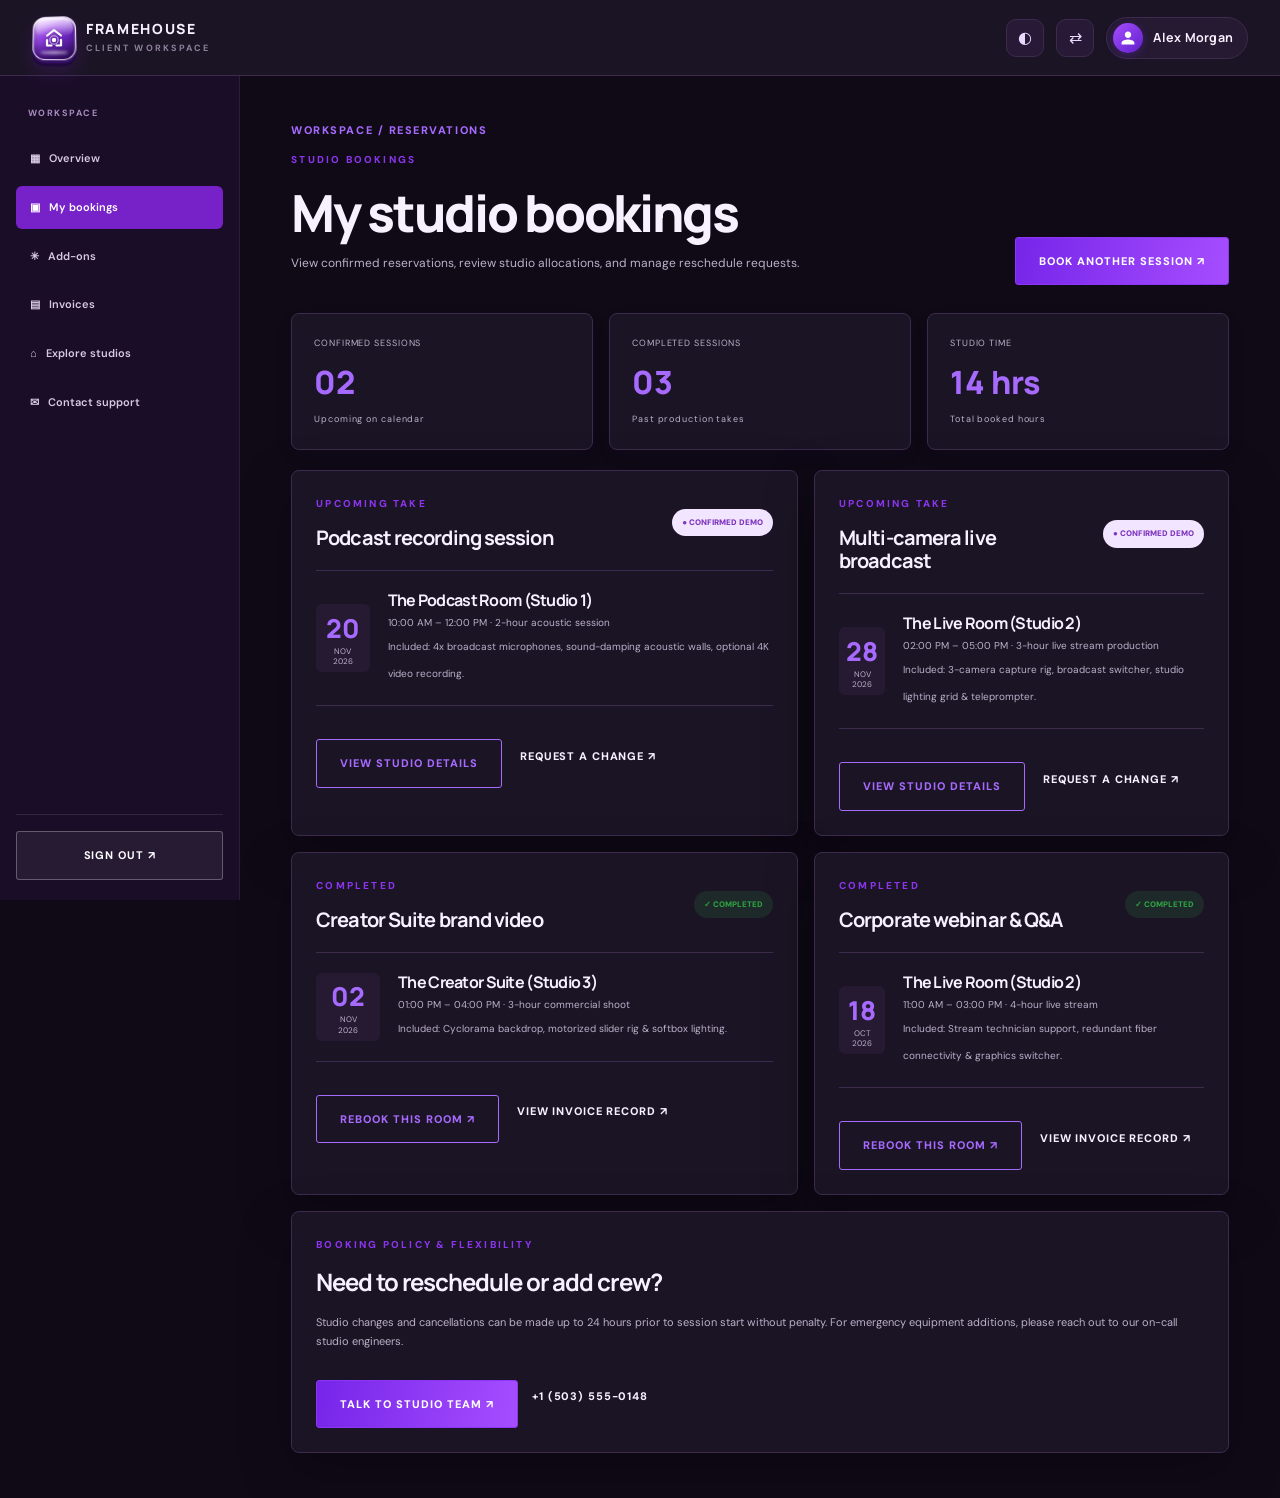
==== commit 1c68b725: "2nd edit" ====
--- a/dashboard-bookings.html
+++ b/dashboard-bookings.html
@@ -14,12 +14,12 @@
   <button class="tool-btn dir-toggle" type="button" aria-label="Toggle text direction" title="Toggle text direction">⇄</button>
   <div class="dashboard-profile-pill" title="Client Account">
    <span class="dashboard-profile-avatar" aria-hidden="true"><svg viewBox="0 0 24 24"><path d="M12 12c2.7 0 4.8-2.1 4.8-4.8S14.7 2.4 12 2.4 7.2 4.5 7.2 7.2 9.3 12 12 12zm0 2.4c-3.2 0-9.6 1.6-9.6 4.8v2.4h19.2v-2.4c0-3.2-6.4-4.8-9.6-4.8z"/></svg></span>
-   <span class="dashboard-user" id="dashboardClientName">CLIENT ACCOUNT</span>
+   <span class="dashboard-user" id="dashboardClientName">Alex Morgan</span>
   </div>
  </div>
  <button class="dashboard-menu-toggle" id="dashboardMenuToggle" type="button" aria-expanded="false" aria-controls="dashboardMobileMenu" aria-label="Open dashboard menu"><span></span><span></span><span></span></button>
  <nav class="dashboard-mobile-menu" id="dashboardMobileMenu" aria-label="Dashboard navigation">
-  <div class="dashboard-mobile-menu-head"><span>WORKSPACE</span><span class="dashboard-user" id="dashboardMobileClientName">CLIENT ACCOUNT</span></div>
+  <div class="dashboard-mobile-menu-head"><span>WORKSPACE</span><span class="dashboard-user" id="dashboardMobileClientName">Alex Morgan</span></div>
   <a href="dashboard.html">▦ &nbsp; Overview</a>
   <a class="side-active" href="dashboard-bookings.html">▣ &nbsp; My bookings</a>
   <a href="dashboard-addons.html">✳ &nbsp; Add-ons</a>
--- a/assets/style.css
+++ b/assets/style.css
@@ -71,12 +71,12 @@
 .section-copy p,.section-heading p{color:var(--muted);font-size:14px;line-height:1.95}
 .section-image{height:410px;overflow:hidden;border-radius:3px;position:relative;box-shadow:var(--shadow)}
 .section-image:after{content:"";position:absolute;inset:12px;border:1px solid rgba(255,255,255,.45);pointer-events:none}
-.section-image img{width:100%;height:100%;object-fit:cover;transition:transform .7s}.section-image:hover img{transform:scale(1.05)}
+.section-image img{width:100%;height:100%;object-fit:cover;object-position:center 15%;transition:transform .7s}.section-image:hover img{transform:scale(1.05)}
 .section.reverse .section-copy{order:2}.section.reverse .section-image{order:1}.section.soft{background:var(--surface-2)}
 .section-block{padding:100px max(5vw,24px)}.section-heading{text-align:center;max-width:740px;margin:0 auto 48px}
 .section-heading h2{margin-bottom:14px}.feature-grid{max-width:var(--container);margin:auto;display:grid;grid-template-columns:repeat(3,1fr);gap:22px}
 .feature-card{background:var(--surface);border:1px solid var(--line);overflow:hidden;transition:transform .25s,box-shadow .25s;box-shadow:0 9px 30px rgba(53,20,82,.06)}
-.feature-card:hover{transform:translateY(-7px);box-shadow:var(--shadow)}.feature-card img{width:100%;height:235px;object-fit:cover;filter:saturate(1.08)}
+.feature-card:hover{transform:translateY(-7px);box-shadow:var(--shadow)}.feature-card img{width:100%;height:235px;object-fit:cover;object-position:center 20%;filter:saturate(1.08)}
 .feature-body{padding:25px}.feature-body h3{font-size:22px}.feature-body p{font-size:12px;color:var(--muted);line-height:1.85}
 .feature-body .eyebrow{font-size:9px}.feature-body .eyebrow:before{content:"";display:inline-block;width:20px;height:2px;background:#8b35ee;vertical-align:middle;margin-right:8px}
 .stats-band{padding:48px 8vw;background:linear-gradient(110deg,#270b42,#6923b9);color:#fff;display:grid;grid-template-columns:repeat(4,1fr);gap:25px;text-align:center}
@@ -86,7 +86,7 @@
 .cta-alt{background:linear-gradient(115deg,#4b1587,#8a39df)}.quote-band{padding:100px 12vw;text-align:center;background:var(--surface-2)}
 .quote-band blockquote{max-width:850px;margin:20px auto;font-family:Georgia,serif;font-style:italic}.quote-band p{color:var(--muted)}
 .split-feature{display:grid;grid-template-columns:1fr 1fr;min-height:450px;background:var(--surface)}
-.split-feature-image img{width:100%;height:100%;object-fit:cover}.split-feature-copy{align-self:center;padding:70px 10%}
+.split-feature-image img{width:100%;height:100%;object-fit:cover;object-position:center 20%}.split-feature-copy{align-self:center;padding:70px 10%}
 .split-feature-copy p{color:var(--muted);line-height:1.9}.split-feature-copy .eyebrow{color:#8b35ee}
 .contact-grid{max-width:var(--container);margin:auto;display:grid;grid-template-columns:repeat(3,1fr);gap:18px}
 .contact-grid article{background:var(--surface);padding:30px;border:1px solid var(--line);box-shadow:0 9px 30px rgba(53,20,82,.05)}
@@ -155,10 +155,10 @@
  .home-hero{min-height:620px;padding:75px 7vw}.hero-two{display:flex;flex-direction:column;gap:30px;text-align:center}
  .hero-two .hero-content p{margin:0 auto}.hero-two .hero-actions{justify-content:center}.hero-collage{width:100%;min-height:370px}
  .collage-main{height:330px}.collage-small{height:180px}.hero-mini-stats{justify-content:center}
- .section{padding:75px 25px;grid-template-columns:1fr;gap:30px}.section-copy{max-width:100%}.section-image{height:340px}
- .section.reverse .section-copy,.section.reverse .section-image{order:initial}.feature-grid{grid-template-columns:repeat(2,1fr)}
+ .section{padding:75px 25px;grid-template-columns:1fr;gap:30px}.section-copy{max-width:100%}.section-image{height:auto;min-height:360px;max-height:480px;aspect-ratio:16/10}
+ .section.reverse .section-copy,.section.reverse .section-image{order:initial}.feature-grid{grid-template-columns:repeat(2,1fr)}.feature-card:last-child:nth-child(odd){grid-column:1/-1;justify-self:center;width:calc((100% - 22px) / 2)}
  .stats-band{grid-template-columns:repeat(2,1fr)}.cta-panel{padding:60px 7vw}
- .contact-grid{grid-template-columns:1fr}.portal-layout{grid-template-columns:1fr;max-width:650px}
+ .contact-grid{grid-template-columns:repeat(2,1fr)}.contact-grid article:last-child:nth-child(odd){grid-column:1/-1;justify-self:center;width:calc((100% - 18px) / 2)}.portal-layout{grid-template-columns:1fr;max-width:650px}
  .footer-main{grid-template-columns:1fr 1fr}.footer-main>div:last-child{display:block}
  .inner-hero{height:260px;min-height:260px}.dashboard-columns{grid-template-columns:1fr}
 }
@@ -172,8 +172,8 @@
  .inner-hero{height:220px;min-height:220px;padding:20px}.inner-hero h1{font-size:33px}
  .inner-hero p{font-size:11px}.inner-hero .hero-actions{margin-top:12px}.inner-hero .btn{padding:10px 14px}
  .section{padding:62px 22px}.section h2,.section-heading h2,.split-feature h2,.cta-panel h2,.quote-band blockquote{font-size:31px}
- .section-image{height:270px}.section-block{padding:65px 20px}.section-heading{margin-bottom:32px}
- .feature-grid{grid-template-columns:1fr;gap:16px}.feature-card img{height:220px}.feature-body{padding:22px}
+ .section-image{height:auto;min-height:280px;max-height:380px;aspect-ratio:4/3}.section-block{padding:65px 20px}.section-heading{margin-bottom:32px}
+ .feature-grid{grid-template-columns:1fr;gap:16px}.feature-card:last-child:nth-child(odd){grid-column:auto;justify-self:auto;width:auto}.feature-card img{height:220px}.feature-body{padding:22px}
  .stats-band{padding:38px 20px;gap:22px}.stats-band strong{font-size:34px}.stats-band span{font-size:10px}
  .cta-panel{padding:55px 24px;align-items:flex-start;flex-direction:column}.quote-band{padding:65px 24px}
  .split-feature{grid-template-columns:1fr}.split-feature-image{height:250px}.split-feature-copy{padding:45px 25px}
@@ -182,7 +182,7 @@
  .footer-brand{grid-column:1/-1}.footer-bottom{flex-direction:column;gap:9px}
  .portal-card,.dashboard-card{padding:23px}.dashboard-stats{grid-template-columns:1fr}
  .dashboard-welcome{align-items:flex-start;flex-direction:column}.invoice-row{flex-wrap:wrap}
- .contact-grid article{padding:24px}
+ .contact-grid article{padding:24px}.contact-grid article:last-child:nth-child(odd){grid-column:auto;justify-self:auto;width:auto}
 }
 @media(max-width:380px){.nav-cta{padding:10px 12px;font-size:9px}.tool-btn{width:31px;height:31px}
  .home-hero{padding-left:18px;padding-right:18px}.hero-actions .btn{padding:12px 14px;font-size:9px}
@@ -223,7 +223,7 @@
 .fh-service-strip b{font:800 12px Manrope}.fh-service-strip small{font-size:10px;color:var(--muted)}
 .fh-editorial{gap:9%;padding-top:115px;padding-bottom:115px}
 .fh-editorial-media{position:relative;min-height:460px}.fh-editorial-image{height:420px;width:90%;overflow:hidden;border-radius:48% 52% 9% 9% / 35% 35% 8% 8%;box-shadow:var(--shadow);transform:rotate(-2deg)}
-.fh-editorial-image img{width:100%;height:100%;object-fit:cover}.fh-round-note{position:absolute;right:0;bottom:18px;width:142px;height:142px;border-radius:50%;background:#8a22e8;color:#fff;display:grid;place-content:center;text-align:center;font:800 13px/1.35 Manrope;transform:rotate(9deg);box-shadow:0 15px 35px rgba(119,30,204,.3)}
+.fh-editorial-image img{width:100%;height:100%;object-fit:cover;object-position:center 20%}.fh-round-note{position:absolute;right:0;bottom:18px;width:142px;height:142px;border-radius:50%;background:#8a22e8;color:#fff;display:grid;place-content:center;text-align:center;font:800 13px/1.35 Manrope;transform:rotate(9deg);box-shadow:0 15px 35px rgba(119,30,204,.3)}
 .fh-round-note b{font-size:23px}.fh-image-caption{position:absolute;bottom:-10px;left:8px;font-size:9px;letter-spacing:.17em;color:var(--muted)}
 .fh-editorial-copy h2{font-size:clamp(35px,4vw,54px)}.fh-editorial-copy p{color:var(--muted);line-height:1.95;font-size:14px}
 .fh-check-list{list-style:none;padding:0;margin:25px 0}.fh-check-list li{padding:8px 0 8px 28px;position:relative;font-size:12px;color:var(--text)}
@@ -234,7 +234,7 @@
 .fh-section-top h2{font-size:clamp(34px,4vw,52px);margin:0}.fh-studio-grid{max-width:var(--container);margin:auto;display:grid;grid-template-columns:1.2fr 1fr 1fr;gap:20px;align-items:stretch}
 .fh-studio-card{height:430px;position:relative;overflow:hidden;background:#1c0e2b;border-radius:8px;color:#fff;isolation:isolate}
 .fh-studio-card:after{content:"";position:absolute;inset:0;background:linear-gradient(0deg,rgba(13,5,22,.94),transparent 70%);z-index:0}
-.fh-studio-card img{width:100%;height:100%;object-fit:cover;transition:transform .8s,filter .5s}.fh-studio-card:hover img{transform:scale(1.1) rotate(1deg);filter:saturate(1.3)}
+.fh-studio-card img{width:100%;height:100%;object-fit:cover;object-position:center 20%;transition:transform .8s,filter .5s}.fh-studio-card:hover img{transform:scale(1.1) rotate(1deg);filter:saturate(1.3)}
 .fh-studio-meta{position:absolute;z-index:1;left:25px;right:25px;bottom:25px}.fh-studio-meta span{font-size:9px;letter-spacing:.17em;color:#d3a7ff}
 .fh-studio-meta h3{font-size:25px;margin:10px 0}.fh-studio-meta p{font-size:11px;color:#e0d5e8}.fh-studio-meta a{font-size:10px;font-weight:900;text-transform:uppercase;color:#d8b0ff}
 .fh-process{background:#170d22;color:#fff;text-align:center}.fh-process-head{max-width:650px;margin:0 auto 55px}.fh-process-head h2{font-size:clamp(36px,4vw,55px)}.fh-process-head p{color:#c5b5d0;font-size:13px}
@@ -245,7 +245,7 @@
 .fh-step h3{font-size:16px}.fh-step p{color:#c3b6ce;font-size:11px;max-width:200px;margin:auto}
 .fh-feature-split{display:grid;grid-template-columns:1fr 1fr;min-height:470px;background:var(--surface)}
 .fh-feature-photo{height:470px;overflow:hidden;clip-path:ellipse(80% 75% at 22% 50%)}
-.fh-feature-photo img{width:100%;height:100%;object-fit:cover;transition:transform .8s}.fh-feature-split:hover img{transform:scale(1.06)}
+.fh-feature-photo img{width:100%;height:100%;object-fit:cover;object-position:center 20%;transition:transform .8s}.fh-feature-split:hover img{transform:scale(1.06)}
 .fh-feature-copy{align-self:center;padding:60px 10%}.fh-feature-copy h2{font-size:clamp(35px,4vw,54px)}.fh-feature-copy p{color:var(--muted);font-size:14px;line-height:1.9;margin-bottom:28px}
 .fh-quote-section{position:relative;text-align:center;overflow:hidden;background:var(--surface-2);min-height:430px}
 .fh-quote-section blockquote{max-width:800px;margin:15px auto 25px;font:700 clamp(26px,4vw,44px)/1.35 Manrope;letter-spacing:-.04em}
@@ -311,13 +311,13 @@
 .fh-two-story{gap:10%;align-items:center}.fh-two-story-copy h2{font-size:clamp(36px,4vw,56px)}
 .fh-two-story-copy p{color:var(--muted);font-size:14px;line-height:1.9}.fh-two-story-media{position:relative;min-height:450px}
 .fh-two-story-img{height:400px;overflow:hidden;border-radius:8px 48% 8px 48%;transform:rotate(2deg)}
-.fh-two-story-img img{width:100%;height:100%;object-fit:cover}.fh-sticker{position:absolute;right:-20px;bottom:10px;background:#8d26e7;color:white;width:120px;height:120px;border-radius:50%;display:grid;place-content:center;text-align:center;font:900 13px/1.4 Manrope;transform:rotate(-12deg);box-shadow:var(--shadow)}
+.fh-two-story-img img{width:100%;height:100%;object-fit:cover;object-position:center 20%}.fh-sticker{position:absolute;right:-20px;bottom:10px;background:#8d26e7;color:white;width:120px;height:120px;border-radius:50%;display:grid;place-content:center;text-align:center;font:900 13px/1.4 Manrope;transform:rotate(-12deg);box-shadow:var(--shadow)}
 .fh-equipment-band{display:grid;grid-template-columns:1fr 1fr;align-items:center;gap:8%;padding:75px max(7vw,28px);background:#1a0d28;color:white}
-.fh-equip-image{height:380px;overflow:hidden;border-radius:8px 45% 8px 45%}.fh-equip-image img{width:100%;height:100%;object-fit:cover}
+.fh-equip-image{height:380px;overflow:hidden;border-radius:8px 45% 8px 45%}.fh-equip-image img{width:100%;height:100%;object-fit:cover;object-position:center 20%}
 .fh-equipment-band h2{font-size:clamp(36px,4vw,55px)}.fh-equipment-band p{font-size:13px;color:#cdbfda;line-height:1.9}
 .fh-equip-pills{display:flex;flex-wrap:wrap;gap:8px;margin:25px 0}.fh-equip-pills span{padding:8px 12px;border:1px solid #68428b;border-radius:30px;font-size:9px;letter-spacing:.1em;color:#e4d0f4}
 .fh-gallery-section{background:var(--surface-2)}.fh-gallery-grid{max-width:var(--container);margin:auto;display:grid;grid-template-columns:1.2fr .9fr .9fr;gap:16px}
-.fh-gallery-item{height:340px;position:relative;overflow:hidden;border-radius:5px}.fh-gallery-item img{width:100%;height:100%;object-fit:cover;transition:transform .7s}
+.fh-gallery-item{height:340px;position:relative;overflow:hidden;border-radius:5px}.fh-gallery-item img{width:100%;height:100%;object-fit:cover;object-position:center 20%;transition:transform .7s}
 .fh-gallery-item:hover img{transform:scale(1.08)}.fh-gallery-item span{position:absolute;bottom:18px;left:18px;color:white;background:rgba(25,8,40,.8);padding:10px 14px;font-size:9px;font-weight:900;letter-spacing:.13em}
 .fh-two-process{background:#241039;color:white;text-align:center;padding:85px max(6vw,25px)}
 .fh-two-process h2{font-size:clamp(36px,4vw,55px)}.fh-two-process-row{max-width:1100px;margin:45px auto 0;display:grid;grid-template-columns:repeat(4,1fr);gap:20px;text-align:left}
@@ -361,7 +361,7 @@
 .dashboard-profile-pill:hover{border-color:var(--accent);background:var(--surface);box-shadow:0 4px 14px rgba(123,44,255,.12)}
 .dashboard-profile-avatar{width:30px;height:30px;border-radius:50%;background:linear-gradient(135deg,#a64dff,#6020c9);color:#fff;display:grid;place-items:center;flex-shrink:0;box-shadow:0 2px 8px rgba(123,44,255,.3)}
 .dashboard-profile-avatar svg{width:16px;height:16px;fill:currentColor}
-.dashboard-profile-pill .dashboard-user{font:800 11px Manrope,sans-serif;letter-spacing:.12em;color:var(--text)}
+.dashboard-profile-pill .dashboard-user{font:700 12.5px Manrope,sans-serif;letter-spacing:.02em;color:var(--text)}
 .dashboard-main{display:grid;grid-template-columns:240px 1fr;min-height:calc(100vh - 76px)}
 .dashboard-sidebar{background:#1a0d28;color:#fff;padding:24px 16px 20px;display:flex;flex-direction:column;justify-content:space-between;height:calc(100vh - 76px);position:sticky;top:76px;overflow:hidden;border-right:1px solid rgba(255,255,255,.07);box-sizing:border-box}
 .dashboard-sidebar-nav{display:flex;flex-direction:column;gap:6px}
@@ -433,19 +433,31 @@
  .fh-editorial{gap:35px}.fh-feature-copy{padding:50px 7%}.fh-final-copy{padding-right:8%}
  .dashboard-main{grid-template-columns:190px 1fr}.dashboard-content{padding:35px 22px}
 }
-@media(max-width:760px){
+@media(max-width:820px){
  .fh-service-strip{grid-template-columns:1fr 1fr;padding:25px 22px}.fh-service-strip>div:nth-child(2){border-right:0}
  .fh-section-top{align-items:flex-start;flex-direction:column}.fh-studio-grid{grid-template-columns:1fr 1fr}.fh-studio-card{height:340px}
- .fh-studio-card:first-child{grid-column:1/-1;height:390px}
+ .fh-studio-card:last-child:nth-child(odd){grid-column:1/-1;justify-self:center;width:calc((100% - 20px) / 2)}
  .fh-process-track{grid-template-columns:1fr 1fr;row-gap:35px}.fh-process-track:before{display:none}
- .fh-feature-split{grid-template-columns:1fr}.fh-feature-photo{height:330px;clip-path:ellipse(90% 90% at 50% 10%)}
- .fh-final-cta{grid-template-columns:1fr}.fh-final-image{height:260px;clip-path:ellipse(90% 85% at 50% 0%)}
+ .fh-feature-split{grid-template-columns:1fr}.fh-feature-photo{height:clamp(360px,48vw,440px);clip-path:none;position:relative;overflow:hidden}
+ .fh-final-cta{grid-template-columns:1fr}.fh-final-image{height:clamp(380px,52vw,480px);clip-path:none;position:relative;overflow:hidden}
+ .fh-final-image:after{content:"";position:absolute;inset:0;background:linear-gradient(180deg,transparent 65%,rgba(38,11,62,.9) 100%);pointer-events:none}
+ .fh-final-image img{width:100%;height:100%;object-fit:cover;object-position:center 20%}
  .fh-final-copy{padding:35px 8% 60px}
+ .fh-bento .fh-section-top{text-align:center;align-items:center;flex-direction:column;margin:0 auto 38px}
+ .fh-bento .fh-section-top>div{text-align:center;width:100%}
+ .fh-bento .fh-section-top .eyebrow{margin:0 auto 12px;text-align:center}
+ .fh-bento .fh-section-top h2{text-align:center;margin:0 auto 14px}
+ .fh-bento .fh-section-top p{max-width:620px;margin:0 auto;text-align:center;font-size:13.5px;line-height:1.85}
+ .fh-production-choices .fh-section-top{text-align:center;align-items:center;flex-direction:column;margin:0 auto 38px}
+ .fh-production-choices .fh-section-top>div{text-align:center;width:100%}
+ .fh-production-choices .fh-section-top .eyebrow{margin:0 auto 12px;text-align:center}
+ .fh-production-choices .fh-section-top h2{text-align:center;margin:0 auto 14px}
+ .fh-production-choices .fh-section-top p{max-width:620px;margin:0 auto;text-align:center;font-size:13.5px;line-height:1.85}
  .fh-bento-grid{grid-template-columns:1fr 1fr;grid-template-rows:220px 220px 220px}
  .fh-bento-large{grid-row:span 2}.fh-bento-wide{grid-column:1/-1}
  .fh-two-story{grid-template-columns:1fr}.fh-two-story-media{min-height:360px}
  .fh-equipment-band{grid-template-columns:1fr;gap:36px;padding:65px 24px 85px}.fh-equip-image{height:280px}.fh-equipment-band .btn{margin-top:8px;margin-bottom:12px}
- .fh-gallery-grid{grid-template-columns:1fr 1fr}.fh-gallery-item:first-child{grid-column:1/-1}
+ .fh-gallery-grid{grid-template-columns:1fr 1fr}.fh-gallery-item:last-child:nth-child(odd){grid-column:1/-1;justify-self:center;width:calc((100% - 16px) / 2)}
  .fh-two-process-row{grid-template-columns:1fr 1fr}.fh-two-cta{grid-template-columns:1fr;text-align:center}.fh-two-cta-image{min-height:180px}
  .fh-home2-cinematic-hero{height:auto;min-height:calc(100vh - 90px);background-position:center;padding:0}
  .fh-h2-hero-inner{padding:36px 18px;gap:24px;max-width:500px}
@@ -466,9 +478,9 @@
  .fh-service-strip i{width:32px;height:32px;font-size:15px}.fh-service-strip b{font-size:10px}.fh-service-strip small{font-size:8px}
  .fh-editorial{padding-top:65px;padding-bottom:65px}.fh-editorial-media{min-height:320px}.fh-editorial-image{height:290px;width:94%}
  .fh-round-note{width:100px;height:100px;font-size:10px}.fh-editorial-copy h2{font-size:34px}
- .fh-studio-section{padding:65px 18px}.fh-studio-grid{grid-template-columns:1fr}.fh-studio-card,.fh-studio-card:first-child{height:320px;grid-column:auto}
+ .fh-studio-section{padding:65px 18px}.fh-studio-grid{grid-template-columns:1fr}.fh-studio-card,.fh-studio-card:first-child{height:320px;grid-column:auto}.fh-studio-card:last-child:nth-child(odd){grid-column:auto;justify-self:auto;width:auto}
  .fh-process{padding:65px 20px}.fh-process-track{gap:28px 12px}.fh-step i{width:54px;height:54px}.fh-step h3{font-size:13px}.fh-step p{font-size:9px}
- .fh-feature-photo{height:250px}.fh-feature-copy{padding:35px 24px}.fh-feature-copy h2{font-size:34px}
+ .fh-feature-photo{height:260px;clip-path:none}.fh-final-image{height:270px;clip-path:none}.fh-feature-copy{padding:35px 24px}.fh-feature-copy h2{font-size:34px}
  .fh-quote-section{padding:65px 22px}.fh-quote-image{width:100px;height:100px;right:-15px;bottom:-45px}
  .fh-final-copy h2{font-size:46px}.fh-home-two-hero{padding:30px 20px}
  .fh-home2-cinematic-hero{height:auto;min-height:auto;max-height:none;background-position:center;padding:0}
@@ -494,7 +506,7 @@
  .fh-bento-large,.fh-bento-wide{grid-column:auto;grid-row:auto}
  .fh-two-story{padding:65px 22px}.fh-two-story-copy h2{font-size:35px}.fh-two-story-media{min-height:300px}.fh-two-story-img{height:280px}.fh-sticker{width:90px;height:90px;font-size:10px}
  .fh-equipment-band{padding:50px 20px 85px;gap:28px;border-bottom:1px solid rgba(255,255,255,.06)}.fh-equipment-band h2{font-size:35px}.fh-equip-image{height:230px}.fh-equipment-band .btn{margin-top:10px;margin-bottom:14px}
- .fh-gallery-section{padding:75px 18px 65px}.fh-gallery-grid{grid-template-columns:1fr}.fh-gallery-item,.fh-gallery-item:first-child{height:250px;grid-column:auto}
+ .fh-gallery-section{padding:75px 18px 65px}.fh-gallery-grid{grid-template-columns:1fr}.fh-gallery-item,.fh-gallery-item:first-child{height:250px;grid-column:auto}.fh-gallery-item:last-child:nth-child(odd){grid-column:auto;justify-self:auto;width:auto}
  .fh-two-process{padding:65px 22px}.fh-two-process-row{grid-template-columns:1fr 1fr;gap:20px}
  .fh-two-cta{padding:55px 22px}.fh-two-footer-cta{padding:65px 22px}
  .auth-visual{min-height:290px;padding:52px 22px 20px}.auth-visual-copy{margin:25px 0 10px}.auth-visual-copy h1{font-size:38px}.auth-photo-wrap{display:none}
@@ -516,7 +528,7 @@
 .fh-production-card:hover{transform:translateY(-9px);box-shadow:0 22px 55px rgba(44,12,70,.15)}
 .fh-production-image{height:255px;overflow:hidden;background:#20142c;position:relative}
 .fh-production-image:after{content:"";position:absolute;inset:0;background:linear-gradient(180deg,transparent 65%,rgba(13,5,20,.15))}
-.fh-production-image img{width:100%;height:100%;object-fit:cover;transition:transform .75s,filter .5s;filter:saturate(.92)}
+.fh-production-image img{width:100%;height:100%;object-fit:cover;object-position:center 20%;transition:transform .75s,filter .5s;filter:saturate(.92)}
 .fh-production-card:hover .fh-production-image img{transform:scale(1.07);filter:saturate(1.12)}
 .fh-production-card-copy{padding:23px 24px 26px}
 .fh-production-card-copy>span{font-size:9px;font-weight:900;letter-spacing:.16em;color:var(--accent)}
@@ -538,9 +550,14 @@
 @media(max-width:900px){
  .fh-production-choices-alt{grid-template-columns:1fr}
  .fh-production-alt-head{max-width:700px}
+ .fh-production-grid{grid-template-columns:1fr 1fr}
+ .fh-production-card:last-child:nth-child(odd){grid-column:1/-1;justify-self:center;width:calc((100% - 18px) / 2)}
+ .fh-production-choices-alt .fh-production-grid{grid-template-columns:1fr 1fr}
+ .fh-production-choices-alt .fh-production-card:last-child:nth-child(odd){grid-column:1/-1;justify-self:center;width:calc((100% - 12px) / 2)}
 }
 @media(max-width:680px){
  .fh-production-grid,.fh-production-choices-alt .fh-production-grid{grid-template-columns:1fr}
+ .fh-production-card:last-child:nth-child(odd),.fh-production-choices-alt .fh-production-card:last-child:nth-child(odd){grid-column:auto;justify-self:auto;width:auto}
  .fh-production-image,.fh-production-choices-alt .fh-production-image{height:230px}
  .fh-production-foot{align-items:flex-start;flex-direction:column}
 }
@@ -554,7 +571,7 @@
 .fh-real-studio-grid{max-width:var(--container);margin:auto;display:grid;grid-template-columns:1fr 1fr;gap:24px}
 .fh-real-studio-card{background:var(--surface-2);border:1px solid var(--line);overflow:hidden;border-radius:12px;box-shadow:var(--shadow)}
 .fh-real-studio-photo{height:330px;overflow:hidden;background:linear-gradient(135deg,#241039,#6f20a8)}
-.fh-real-studio-photo img{width:100%;height:100%;object-fit:cover;transition:transform .8s,filter .5s}
+.fh-real-studio-photo img{width:100%;height:100%;object-fit:cover;object-position:center 20%;transition:transform .8s,filter .5s}
 .fh-real-studio-card:hover .fh-real-studio-photo img{transform:scale(1.06);filter:saturate(1.12)}
 .fh-real-studio-info{padding:27px 30px 30px}
 .fh-real-studio-info>span,.fh-scenario-copy>span{font-size:9px;letter-spacing:.16em;color:var(--accent);font-weight:900}
@@ -569,7 +586,7 @@
 .fh-scenario-card{display:grid;grid-template-columns:.95fr 1.05fr;min-height:340px;background:#21132e;border:1px solid rgba(255,255,255,.12);border-radius:10px;overflow:hidden;transition:transform .35s,border-color .35s}
 .fh-scenario-card:hover{transform:translateY(-7px);border-color:#a74bfa}
 .fh-scenario-image{min-height:340px;overflow:hidden}
-.fh-scenario-image img{width:100%;height:100%;object-fit:cover;transition:transform .8s}
+.fh-scenario-image img{width:100%;height:100%;object-fit:cover;object-position:center 20%;transition:transform .8s}
 .fh-scenario-card:hover .fh-scenario-image img{transform:scale(1.07)}
 .fh-scenario-copy{align-self:center;padding:24px}
 .fh-scenario-copy h3{color:#fff;font-size:20px}
@@ -710,8 +727,8 @@
 .fh-price-ribbon{position:absolute;top:0;right:25px;padding:8px 13px;border-radius:0 0 8px 8px;background:linear-gradient(120deg,#b14af0,#7623c8);color:#fff;font-size:8px;font-weight:900;letter-spacing:.12em}
 .fh-pricing-footnote{max-width:720px;margin:30px auto 0;text-align:center;color:#84758e;font-size:10px;line-height:1.8}
 html[data-theme="dark"] .fh-pricing-footnote{color:#b8a9c3}
-@media(max-width:900px){.fh-pricing-grid{grid-template-columns:1fr 1fr}.featured-price{transform:none}.featured-price:hover{transform:translateY(-8px)}}
-@media(max-width:620px){.fh-pricing-section{padding:65px 18px}.fh-pricing-grid{grid-template-columns:1fr}.fh-price-card{min-height:0;padding:27px 24px}.fh-price-top{min-height:0}.fh-price-amount{margin:20px 0 16px}}
+@media(max-width:900px){.fh-pricing-grid{grid-template-columns:1fr 1fr}.fh-price-card:last-child:nth-child(odd){grid-column:1/-1;justify-self:center;width:calc((100% - 20px) / 2)}.featured-price{transform:none}.featured-price:hover{transform:translateY(-8px)}}
+@media(max-width:620px){.fh-pricing-section{padding:65px 18px}.fh-pricing-grid{grid-template-columns:1fr}.fh-price-card:last-child:nth-child(odd){grid-column:auto;justify-self:auto;width:auto}.fh-price-card{min-height:0;padding:27px 24px}.fh-price-top{min-height:0}.fh-price-amount{margin:20px 0 16px}}
 
 /* Login social buttons with original brand marks. */
 .auth-social-stack{display:grid;grid-template-columns:1fr;gap:10px}
@@ -891,7 +908,14 @@
 
 
 /* Dashboard navigation polish: top-actions in topbar, sidebar with no scroll & signout at bottom */
-.dashboard-greeting{display:block;margin:0 0 11px;color:var(--accent);font-size:10px;letter-spacing:.16em;font-weight:900}
+.dashboard-welcome-msg{display:inline-flex;align-items:center;gap:10px;font:700 clamp(19px,2vw,26px)/1.2 Manrope,sans-serif;letter-spacing:-.025em;color:var(--text);margin-bottom:14px}
+.dashboard-welcome-msg .welcome-label{color:var(--muted);font-weight:600}
+.dashboard-welcome-msg strong{color:var(--accent);font-weight:800}
+html[data-theme="dark"] .dashboard-welcome-msg strong{color:#d8b4fe}
+.dashboard-welcome-msg .welcome-wave{display:inline-block;font-size:1.1em;transform-origin:70% 70%;animation:fhWaveHand 2.4s ease-in-out infinite}
+@keyframes fhWaveHand{0%,100%{transform:rotate(0deg)}15%{transform:rotate(14deg)}30%{transform:rotate(-10deg)}45%{transform:rotate(14deg)}60%{transform:rotate(-4deg)}75%{transform:rotate(10deg)}}
+@media(prefers-reduced-motion:reduce){.dashboard-welcome-msg .welcome-wave{animation:none}}
+.dashboard-greeting{display:block;margin:0 0 11px;color:var(--accent);font-size:11px;letter-spacing:.14em;font-weight:800}
 .dashboard-greeting b{color:var(--text)}
 .dashboard-mobile-tools{justify-content:flex-start;gap:12px}
 .dashboard-mobile-tools .tool-btn.icon-only-tool{width:42px;min-width:42px;height:42px;padding:0;display:inline-flex;align-items:center;justify-content:center;font-size:17px;border-radius:9px}
